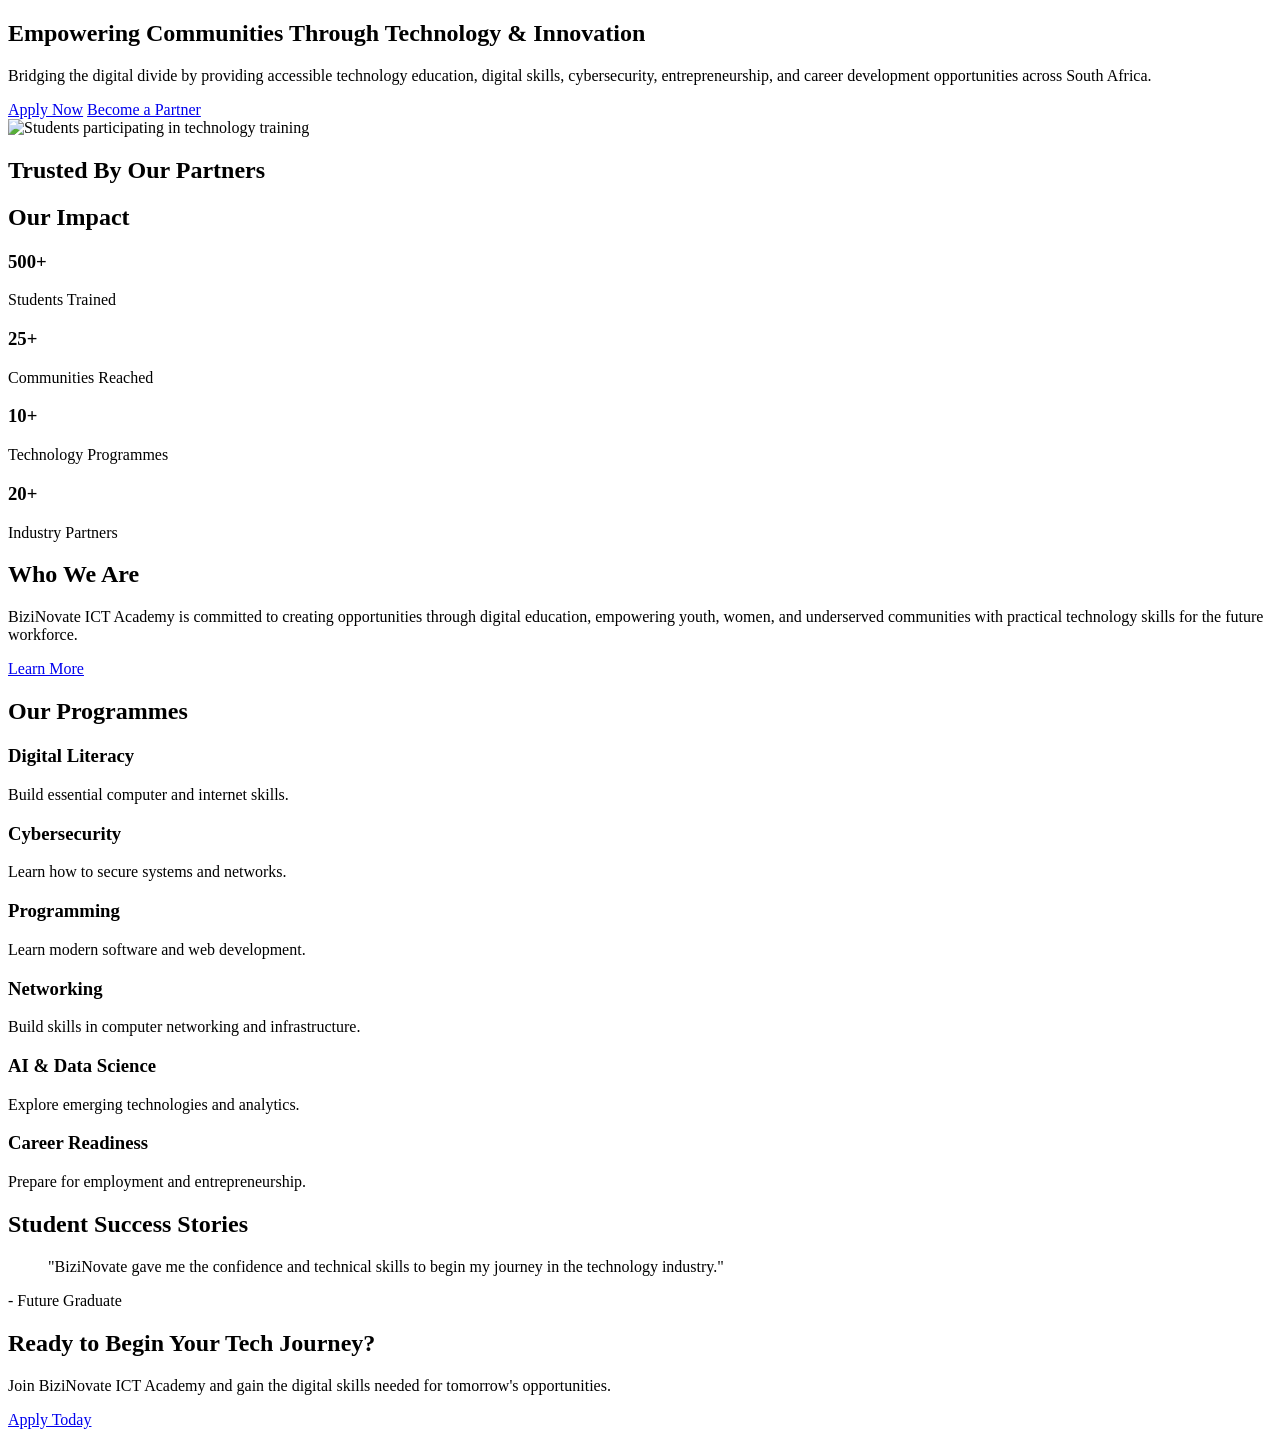
==== src/index.html @ 0a29da5c "feat: added other files to make things easy since i have created html files in chunks and added the " ====
<!DOCTYPE html>
<html lang="en">

<head>
    <!-- =========================
         Meta Information
    ========================== -->
    <meta charset="UTF-8">
    <meta name="viewport" content="width=device-width, initial-scale=1.0">

    <title>BiziNovate ICT Academy | Empowering Communities Through Technology</title>

    <meta name="description"
        content="BiziNovate ICT Academy empowers youth and underserved communities through technology education, digital literacy, cybersecurity, programming, and entrepreneurship.">

    <meta name="keywords"
        content="BiziNovate, ICT Academy, Technology, Programming, Cybersecurity, Digital Literacy, South Africa">

    <meta name="author" content="BiziNovate ICT Academy">

    <!-- CSS -->
    <link rel="stylesheet" href="assets/css/style.css">
</head>

<body>

    <!-- Shared Navigation -->
    <div id="navbar"></div>

    <!-- =========================
         MAIN CONTENT
    ========================== -->
    <main>

        <!-- Hero Section -->
        <section id="hero">

            <div>

                <h1>Empowering Communities Through Technology & Innovation</h1>

                <p>
                    Bridging the digital divide by providing accessible
                    technology education, digital skills, cybersecurity,
                    entrepreneurship, and career development opportunities
                    across South Africa.
                </p>

                <a href="apply.html">Apply Now</a>
                <a href="partners.html">Become a Partner</a>

            </div>

            <div>

                <img
                    src="assets/images/hero/hero-placeholder.jpg"
                    alt="Students participating in technology training">

            </div>

        </section>

        <!-- Partner Logos -->
        <section id="partners-preview">

            <h2>Trusted By Our Partners</h2>

            <div>
                <!-- Partner logos will be added here -->
            </div>

        </section>

        <!-- Statistics -->
        <section id="statistics">

            <h2>Our Impact</h2>

            <div>

                <article>
                    <h3>500+</h3>
                    <p>Students Trained</p>
                </article>

                <article>
                    <h3>25+</h3>
                    <p>Communities Reached</p>
                </article>

                <article>
                    <h3>10+</h3>
                    <p>Technology Programmes</p>
                </article>

                <article>
                    <h3>20+</h3>
                    <p>Industry Partners</p>
                </article>

            </div>

        </section>

        <!-- About Preview -->
        <section id="about-preview">

            <div>

                <h2>Who We Are</h2>

                <p>
                    BiziNovate ICT Academy is committed to creating opportunities
                    through digital education, empowering youth, women, and
                    underserved communities with practical technology skills
                    for the future workforce.
                </p>

                <a href="about.html">Learn More</a>

            </div>

        </section>

        <!-- Featured Programmes -->
        <section id="featured-programmes">

            <h2>Our Programmes</h2>

            <div>

                <article>
                    <h3>Digital Literacy</h3>
                    <p>Build essential computer and internet skills.</p>
                </article>

                <article>
                    <h3>Cybersecurity</h3>
                    <p>Learn how to secure systems and networks.</p>
                </article>

                <article>
                    <h3>Programming</h3>
                    <p>Learn modern software and web development.</p>
                </article>

                <article>
                    <h3>Networking</h3>
                    <p>Build skills in computer networking and infrastructure.</p>
                </article>

                <article>
                    <h3>AI & Data Science</h3>
                    <p>Explore emerging technologies and analytics.</p>
                </article>

                <article>
                    <h3>Career Readiness</h3>
                    <p>Prepare for employment and entrepreneurship.</p>
                </article>

            </div>

        </section>

        <!-- Testimonials -->
        <section id="testimonials">

            <h2>Student Success Stories</h2>

            <article>

                <blockquote>
                    "BiziNovate gave me the confidence and technical skills
                    to begin my journey in the technology industry."
                </blockquote>

                <p>- Future Graduate</p>

            </article>

        </section>

        <!-- Call to Action -->
        <section id="call-to-action">

            <h2>Ready to Begin Your Tech Journey?</h2>

            <p>
                Join BiziNovate ICT Academy and gain the digital skills
                needed for tomorrow's opportunities.
            </p>

            <a href="apply.html">Apply Today</a>

        </section>

    </main>

    <!-- Shared Footer -->
    <div id="footer"></div>

    <!-- JavaScript -->
    <script src="assets/js/include.js"></script>

</body>

</html>
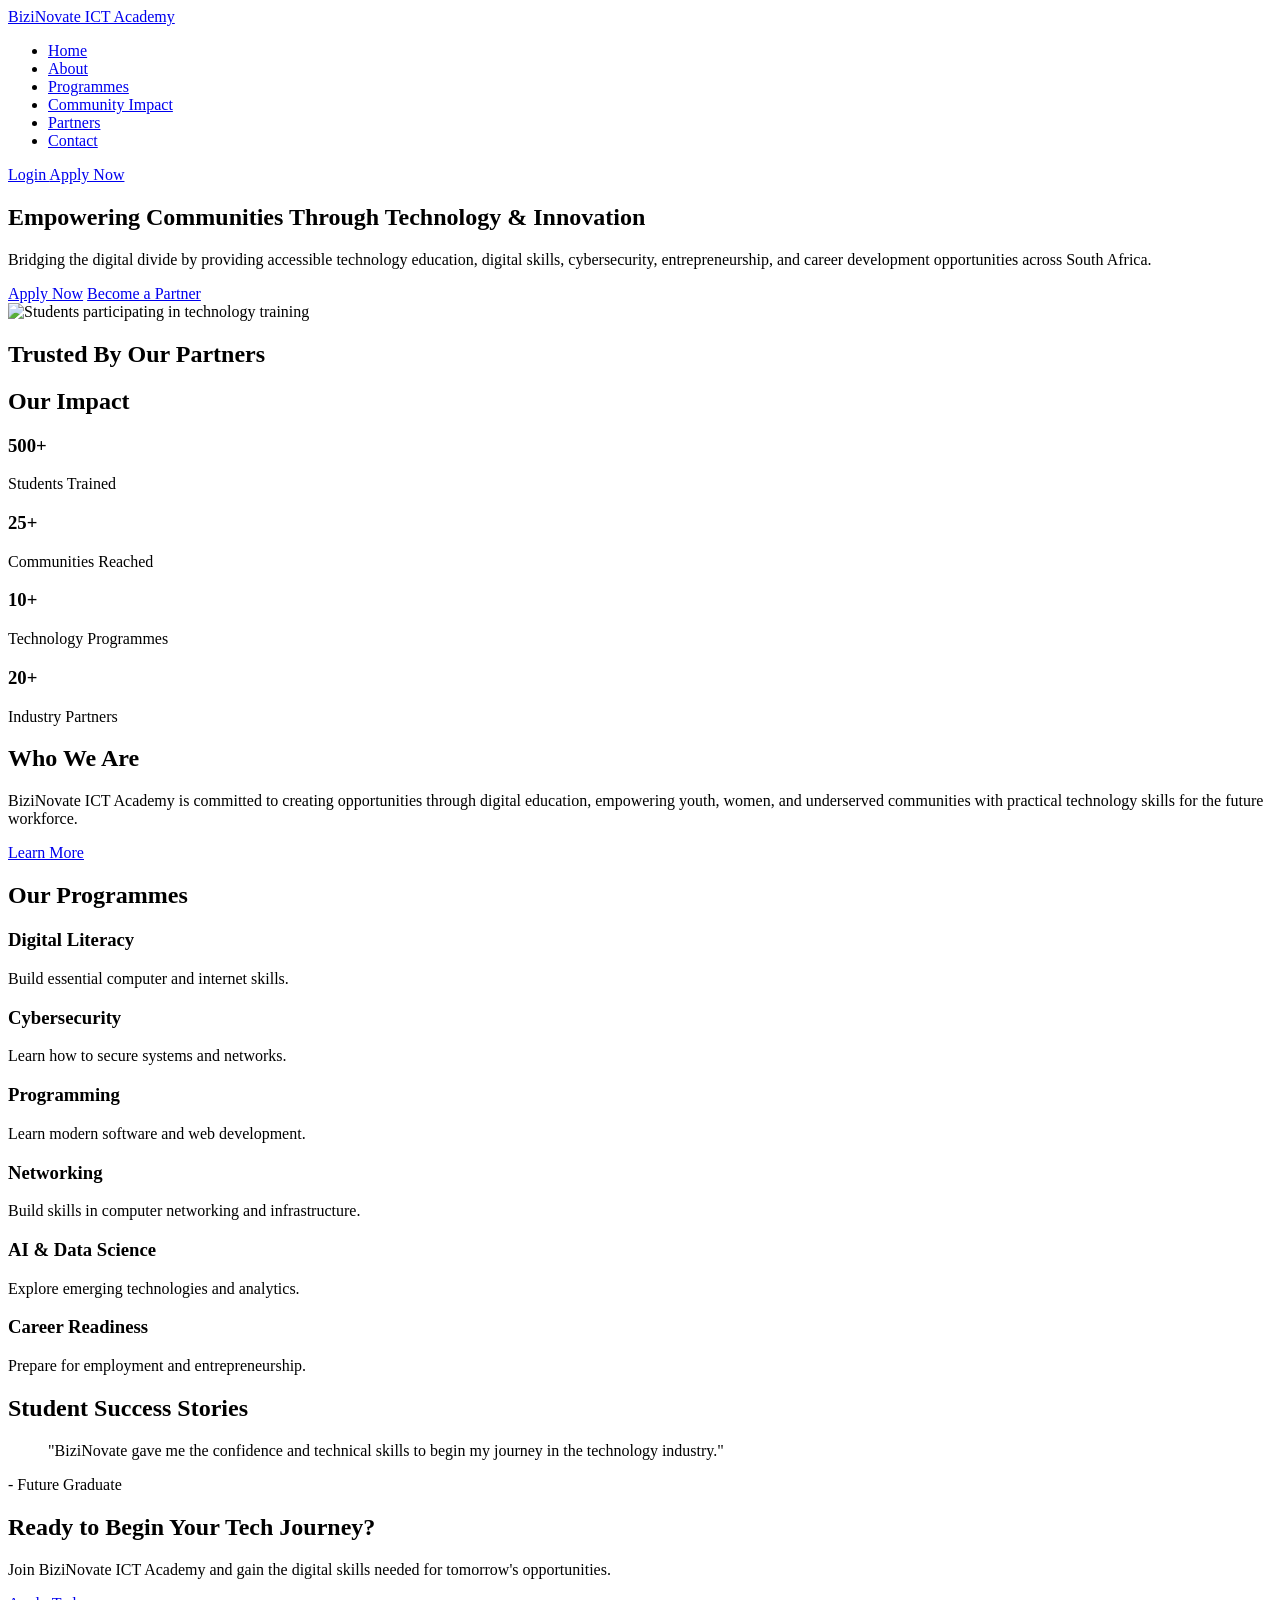
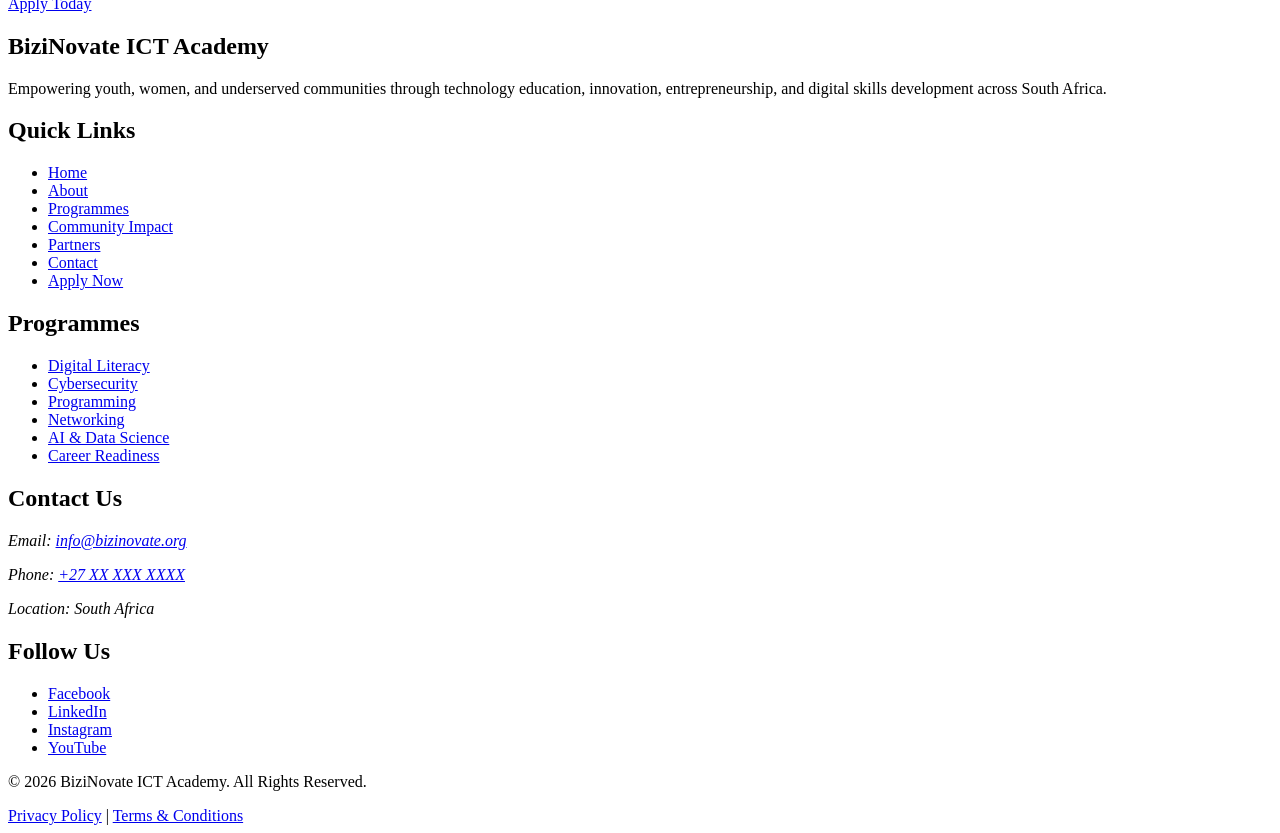
==== commit 6f211c3a: "update:  removing unnecessary comments" ====
--- a/src/index.html
+++ b/src/index.html
@@ -2,37 +2,22 @@
 <html lang="en">
 
 <head>
-    <!-- =========================
-         Meta Information
-    ========================== -->
     <meta charset="UTF-8">
     <meta name="viewport" content="width=device-width, initial-scale=1.0">
-
     <title>BiziNovate ICT Academy | Empowering Communities Through Technology</title>
-
     <meta name="description"
         content="BiziNovate ICT Academy empowers youth and underserved communities through technology education, digital literacy, cybersecurity, programming, and entrepreneurship.">
-
     <meta name="keywords"
         content="BiziNovate, ICT Academy, Technology, Programming, Cybersecurity, Digital Literacy, South Africa">
-
     <meta name="author" content="BiziNovate ICT Academy">
 
-    <!-- CSS -->
     <link rel="stylesheet" href="assets/css/style.css">
 </head>
 
 <body>
-
-    <!-- Shared Navigation -->
     <div id="navbar"></div>
 
-    <!-- =========================
-         MAIN CONTENT
-    ========================== -->
     <main>
-
-        <!-- Hero Section -->
         <section id="hero">
 
             <div>
@@ -61,7 +46,6 @@
 
         </section>
 
-        <!-- Partner Logos -->
         <section id="partners-preview">
 
             <h2>Trusted By Our Partners</h2>
@@ -72,7 +56,6 @@
 
         </section>
 
-        <!-- Statistics -->
         <section id="statistics">
 
             <h2>Our Impact</h2>
@@ -103,7 +86,6 @@
 
         </section>
 
-        <!-- About Preview -->
         <section id="about-preview">
 
             <div>
@@ -123,7 +105,6 @@
 
         </section>
 
-        <!-- Featured Programmes -->
         <section id="featured-programmes">
 
             <h2>Our Programmes</h2>
@@ -164,7 +145,6 @@
 
         </section>
 
-        <!-- Testimonials -->
         <section id="testimonials">
 
             <h2>Student Success Stories</h2>
@@ -182,7 +162,6 @@
 
         </section>
 
-        <!-- Call to Action -->
         <section id="call-to-action">
 
             <h2>Ready to Begin Your Tech Journey?</h2>
@@ -198,10 +177,8 @@
 
     </main>
 
-    <!-- Shared Footer -->
     <div id="footer"></div>
 
-    <!-- JavaScript -->
     <script src="assets/js/include.js"></script>
 
 </body>
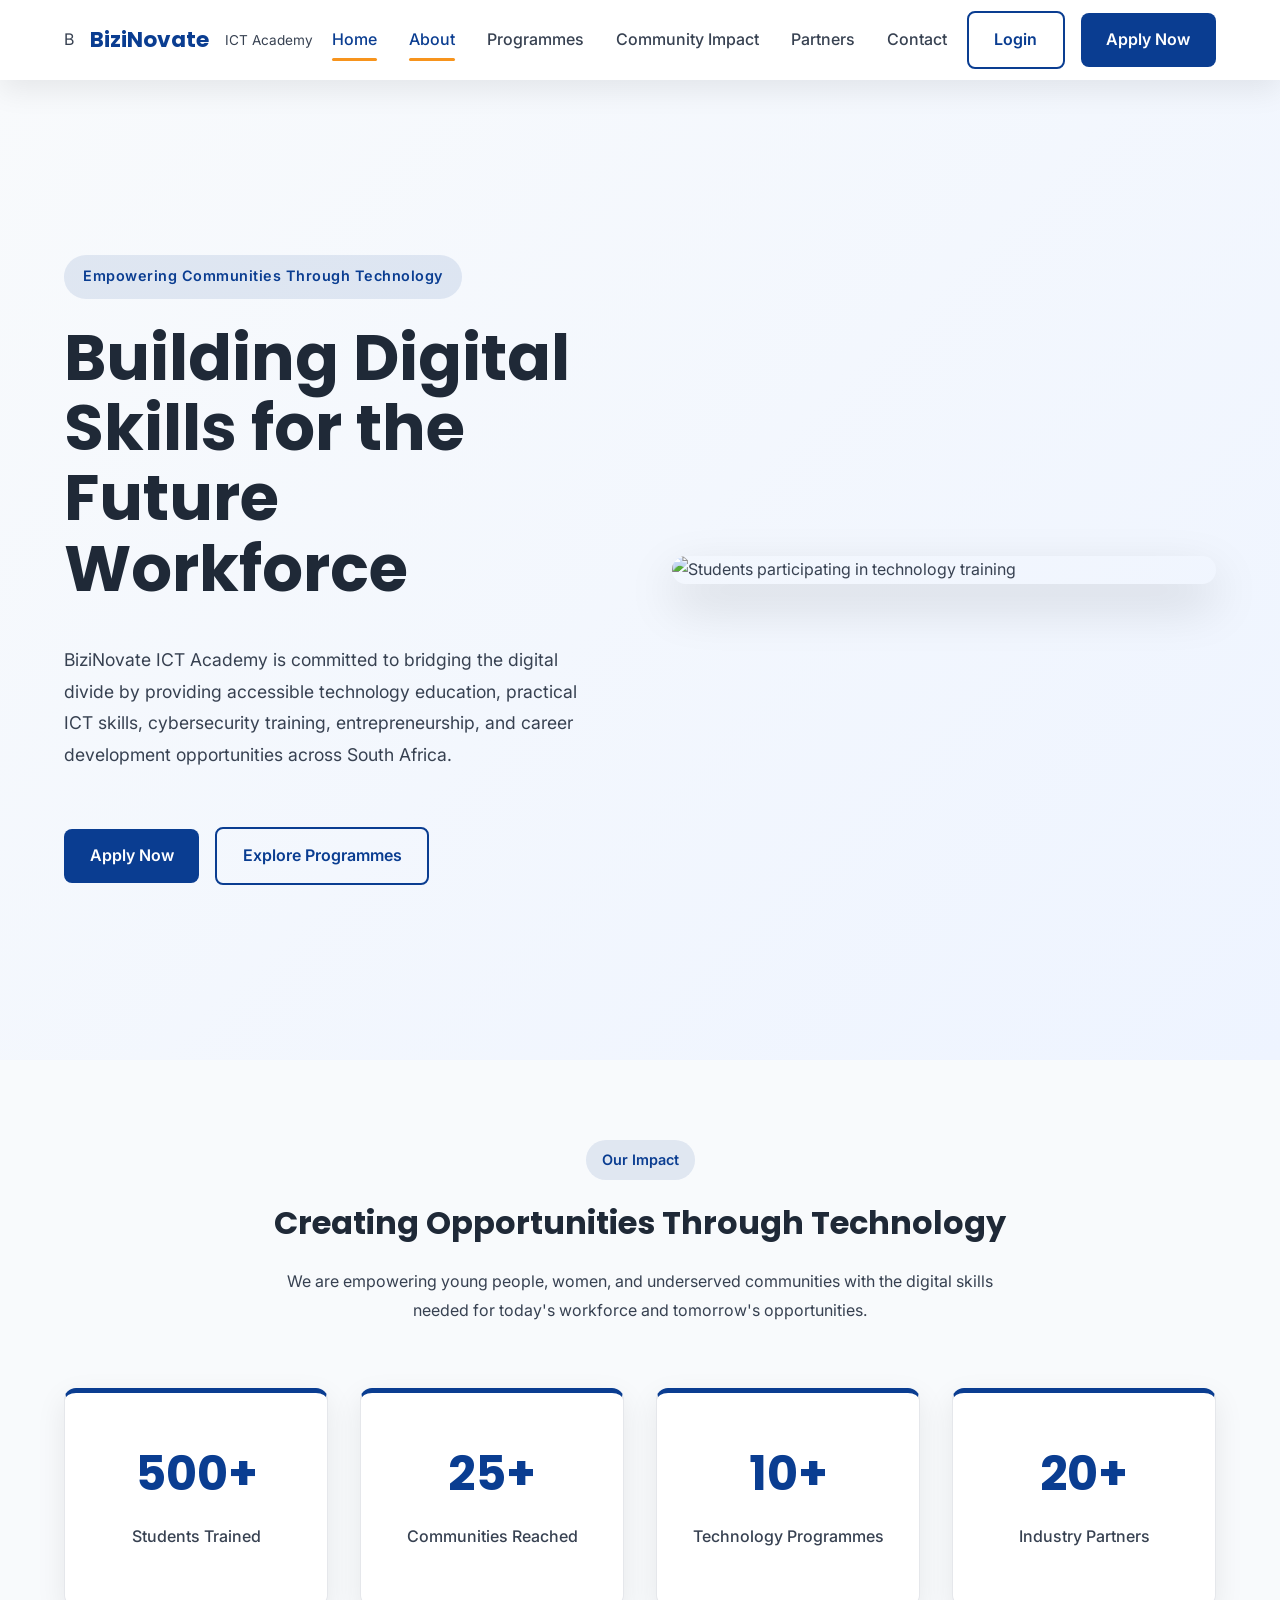
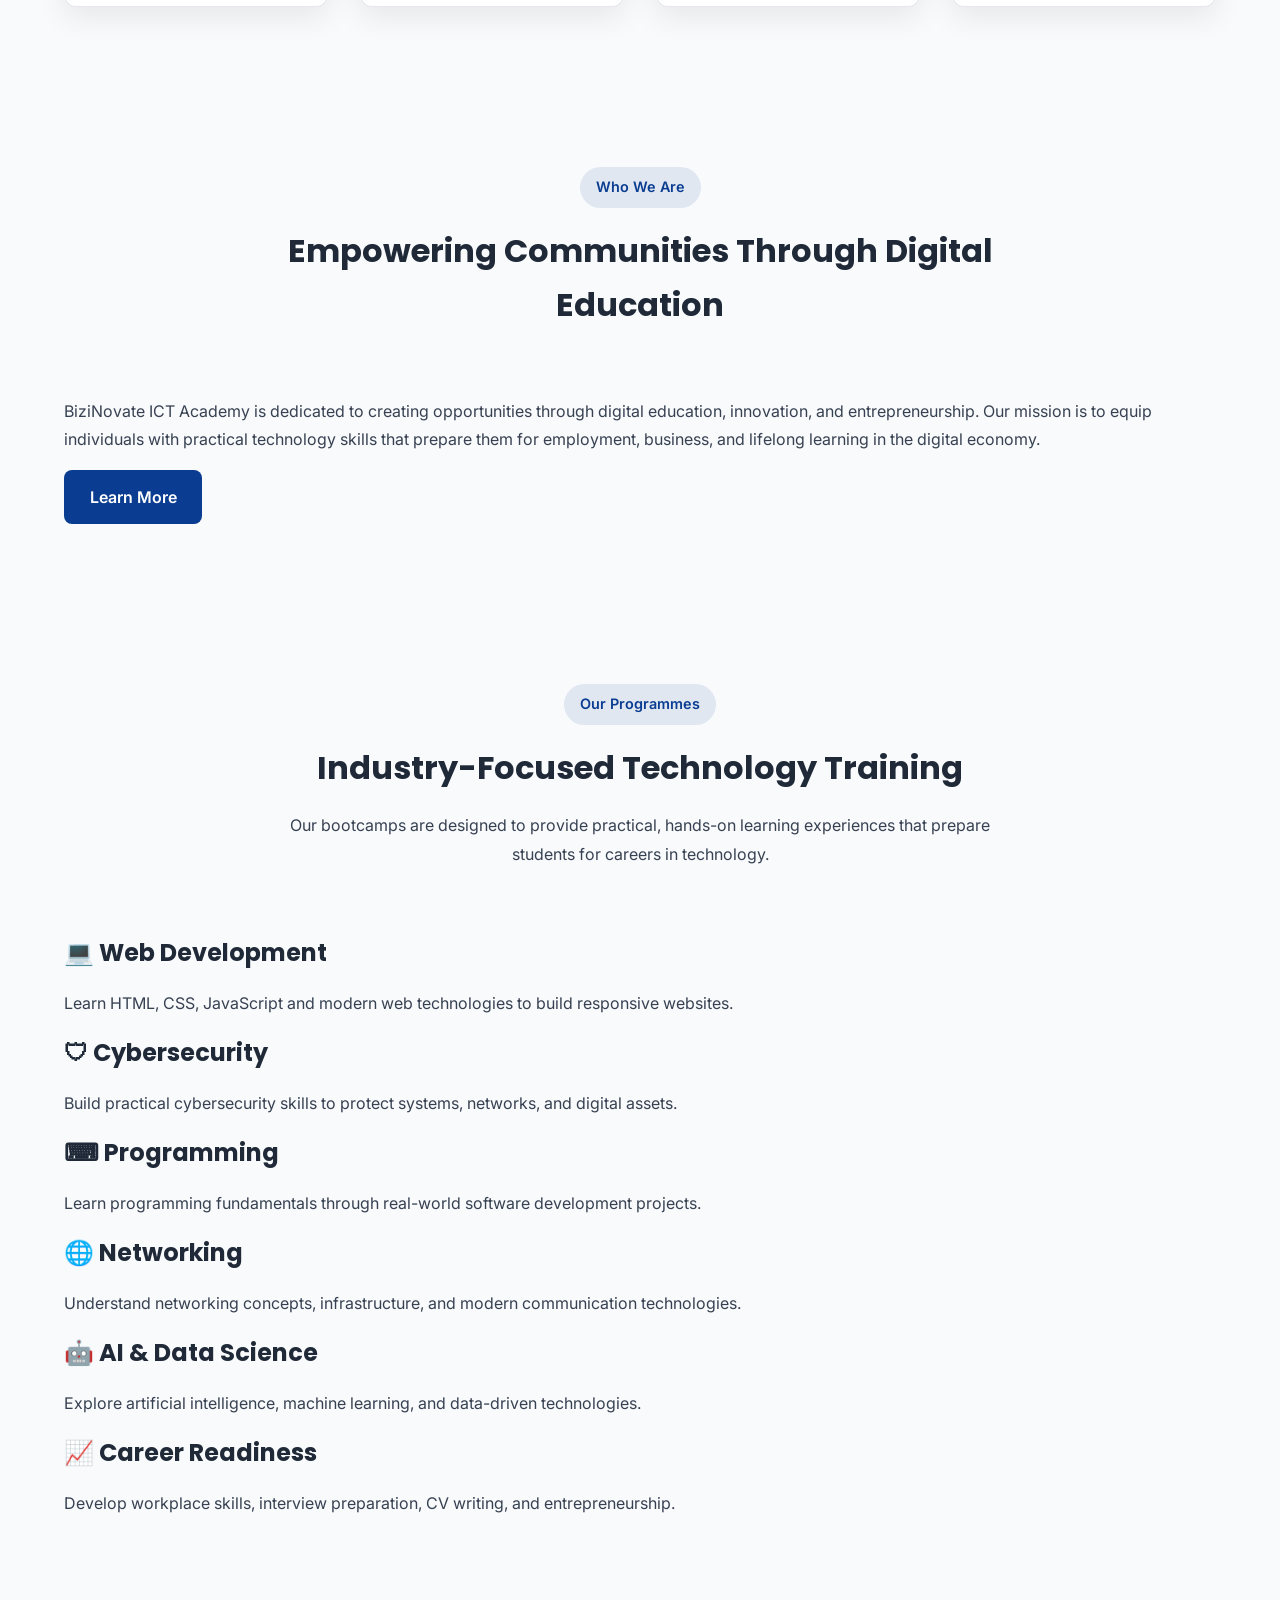
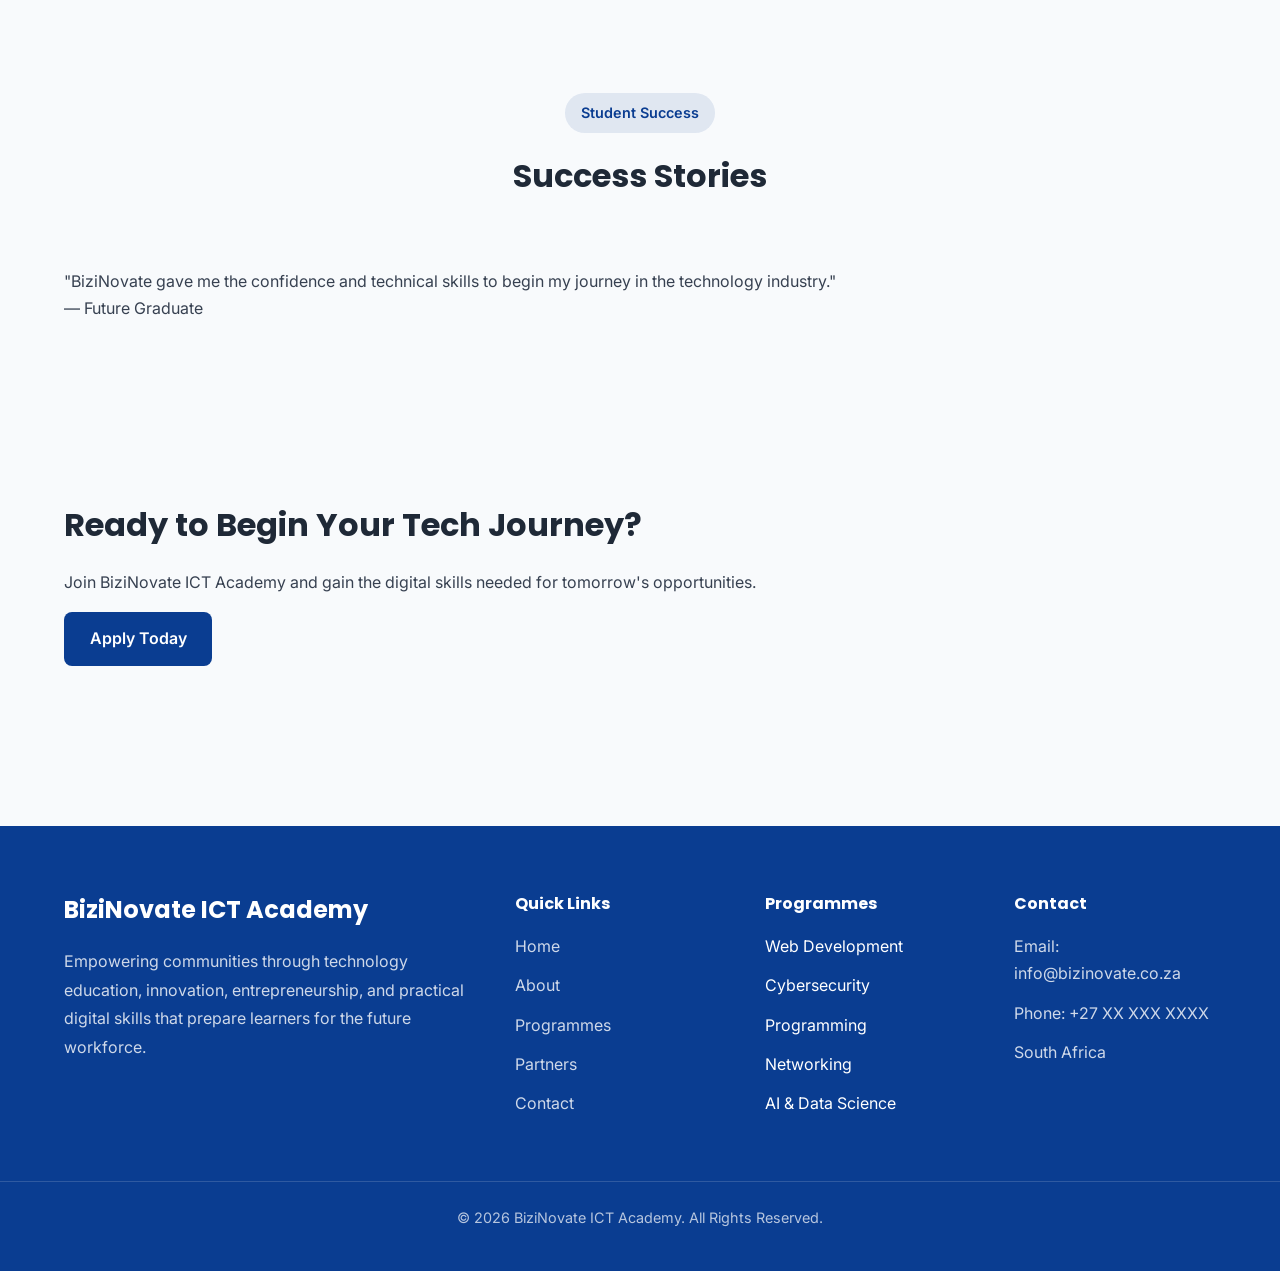
==== commit c3014023: "update: added the style but not permanent styles as i still want to see the structure i am making" ====
--- a/src/index.html
+++ b/src/index.html
@@ -2,183 +2,372 @@
 <html lang="en">
 
 <head>
+
+    <!-- ==========================================
+         META INFORMATION
+    =========================================== -->
+
     <meta charset="UTF-8">
     <meta name="viewport" content="width=device-width, initial-scale=1.0">
+
     <title>BiziNovate ICT Academy | Empowering Communities Through Technology</title>
+
     <meta name="description"
-        content="BiziNovate ICT Academy empowers youth and underserved communities through technology education, digital literacy, cybersecurity, programming, and entrepreneurship.">
-    <meta name="keywords"
-        content="BiziNovate, ICT Academy, Technology, Programming, Cybersecurity, Digital Literacy, South Africa">
-    <meta name="author" content="BiziNovate ICT Academy">
+        content="BiziNovate ICT Academy empowers youth, women and underserved communities through technology education, digital skills, innovation and entrepreneurship.">
+
+    <!-- Google Fonts -->
+
+    <link rel="preconnect" href="https://fonts.googleapis.com">
+    <link rel="preconnect" href="https://fonts.gstatic.com" crossorigin>
+
+    <link href="https://fonts.googleapis.com/css2?family=Inter:wght@300;400;500;600;700&family=Poppins:wght@400;500;600;700;800&display=swap"
+        rel="stylesheet">
+
+    <!-- Main Stylesheet -->
 
     <link rel="stylesheet" href="assets/css/style.css">
+
 </head>
 
 <body>
+
+    <!-- ==========================================
+         NAVBAR
+    =========================================== -->
+
     <div id="navbar"></div>
 
+    <!-- ==========================================
+         MAIN CONTENT
+    =========================================== -->
+
     <main>
+
+        <!-- ==========================================
+             HERO SECTION
+        =========================================== -->
+
         <section id="hero">
 
-            <div>
-
-                <h1>Empowering Communities Through Technology & Innovation</h1>
+            <div class="container hero">
+
+                <div class="hero__content">
+
+                    <span class="hero__tag">
+                        Empowering Communities Through Technology
+                    </span>
+
+                    <h1 class="hero__title">
+                        Building Digital Skills for the Future Workforce
+                    </h1>
+
+                    <p class="hero__description">
+                        BiziNovate ICT Academy is committed to bridging the digital divide by providing accessible
+                        technology education, practical ICT skills, cybersecurity training, entrepreneurship, and
+                        career development opportunities across South Africa.
+                    </p>
+
+                    <div class="hero__buttons">
+
+                        <a href="apply.html" class="btn btn-primary">
+                            Apply Now
+                        </a>
+
+                        <a href="programmes.html" class="btn btn-secondary">
+                            Explore Programmes
+                        </a>
+
+                    </div>
+
+                </div>
+
+                <div class="hero__image">
+
+                    <img src="assets/images/hero/hero-placeholder.jpg"
+                        alt="Students participating in technology training">
+
+                </div>
+
+            </div>
+
+        </section>
+
+        <!-- ==========================================
+             OUR IMPACT
+        =========================================== -->
+
+        <section id="statistics">
+
+            <div class="container">
+
+                <div class="section-heading">
+
+                    <span class="section-subtitle">
+                        Our Impact
+                    </span>
+
+                    <h2 class="section-title">
+                        Creating Opportunities Through Technology
+                    </h2>
+
+                    <p class="section-description">
+                        We are empowering young people, women, and underserved communities with the digital skills
+                        needed for today's workforce and tomorrow's opportunities.
+                    </p>
+
+                </div>
+
+                <div class="statistics">
+
+                    <article class="stat-card">
+
+                        <h3 class="stat-card__number">500+</h3>
+
+                        <p class="stat-card__title">
+                            Students Trained
+                        </p>
+
+                    </article>
+
+                    <article class="stat-card">
+
+                        <h3 class="stat-card__number">25+</h3>
+
+                        <p class="stat-card__title">
+                            Communities Reached
+                        </p>
+
+                    </article>
+
+                    <article class="stat-card">
+
+                        <h3 class="stat-card__number">10+</h3>
+
+                        <p class="stat-card__title">
+                            Technology Programmes
+                        </p>
+
+                    </article>
+
+                    <article class="stat-card">
+
+                        <h3 class="stat-card__number">20+</h3>
+
+                        <p class="stat-card__title">
+                            Industry Partners
+                        </p>
+
+                    </article>
+
+                </div>
+
+            </div>
+
+        </section>
+
+        <!-- ==========================================
+             ABOUT BIZINOVATE
+        =========================================== -->
+
+        <section id="about-preview">
+
+            <div class="container">
+
+                <div class="section-heading">
+
+                    <span class="section-subtitle">
+                        Who We Are
+                    </span>
+
+                    <h2 class="section-title">
+                        Empowering Communities Through Digital Education
+                    </h2>
+
+                </div>
+
+                <p class="section-description">
+                    BiziNovate ICT Academy is dedicated to creating opportunities through digital education,
+                    innovation, and entrepreneurship. Our mission is to equip individuals with practical technology
+                    skills that prepare them for employment, business, and lifelong learning in the digital economy.
+                </p>
+
+                <a href="about.html" class="btn btn-primary">
+                    Learn More
+                </a>
+
+            </div>
+
+        </section>
+
+        <!-- ==========================================
+             PROGRAMMES
+        =========================================== -->
+
+        <section id="featured-programmes">
+
+            <div class="container">
+
+                <div class="section-heading">
+
+                    <span class="section-subtitle">
+                        Our Programmes
+                    </span>
+
+                    <h2 class="section-title">
+                        Industry-Focused Technology Training
+                    </h2>
+
+                    <p class="section-description">
+                        Our bootcamps are designed to provide practical,
+                        hands-on learning experiences that prepare students
+                        for careers in technology.
+                    </p>
+
+                </div>
+
+                <div class="programme-grid">
+
+                    <article class="programme-card">
+
+                        <h3>💻 Web Development</h3>
+
+                        <p>
+                            Learn HTML, CSS, JavaScript and modern web technologies to build responsive websites.
+                        </p>
+
+                    </article>
+
+                    <article class="programme-card">
+
+                        <h3>🛡 Cybersecurity</h3>
+
+                        <p>
+                            Build practical cybersecurity skills to protect systems, networks, and digital assets.
+                        </p>
+
+                    </article>
+
+                    <article class="programme-card">
+
+                        <h3>⌨ Programming</h3>
+
+                        <p>
+                            Learn programming fundamentals through real-world software development projects.
+                        </p>
+
+                    </article>
+
+                    <article class="programme-card">
+
+                        <h3>🌐 Networking</h3>
+
+                        <p>
+                            Understand networking concepts, infrastructure, and modern communication technologies.
+                        </p>
+
+                    </article>
+
+                    <article class="programme-card">
+
+                        <h3>🤖 AI & Data Science</h3>
+
+                        <p>
+                            Explore artificial intelligence, machine learning, and data-driven technologies.
+                        </p>
+
+                    </article>
+
+                    <article class="programme-card">
+
+                        <h3>📈 Career Readiness</h3>
+
+                        <p>
+                            Develop workplace skills, interview preparation, CV writing, and entrepreneurship.
+                        </p>
+
+                    </article>
+
+                </div>
+
+            </div>
+
+        </section>
+
+        <!-- ==========================================
+             TESTIMONIAL
+        =========================================== -->
+
+        <section id="testimonials">
+
+            <div class="container">
+
+                <div class="section-heading">
+
+                    <span class="section-subtitle">
+                        Student Success
+                    </span>
+
+                    <h2 class="section-title">
+                        Success Stories
+                    </h2>
+
+                </div>
+
+                <article class="testimonial">
+
+                    <blockquote>
+
+                        "BiziNovate gave me the confidence and technical skills to begin my journey in the technology industry."
+
+                    </blockquote>
+
+                    <p class="testimonial__author">
+                        — Future Graduate
+                    </p>
+
+                </article>
+
+            </div>
+
+        </section>
+
+        <!-- ==========================================
+             CALL TO ACTION
+        =========================================== -->
+
+        <section id="call-to-action">
+
+            <div class="container">
+
+                <h2>
+                    Ready to Begin Your Tech Journey?
+                </h2>
 
                 <p>
-                    Bridging the digital divide by providing accessible
-                    technology education, digital skills, cybersecurity,
-                    entrepreneurship, and career development opportunities
-                    across South Africa.
+                    Join BiziNovate ICT Academy and gain the digital skills
+                    needed for tomorrow's opportunities.
                 </p>
 
-                <a href="apply.html">Apply Now</a>
-                <a href="partners.html">Become a Partner</a>
-
-            </div>
-
-            <div>
-
-                <img
-                    src="assets/images/hero/hero-placeholder.jpg"
-                    alt="Students participating in technology training">
-
-            </div>
-
-        </section>
-
-        <section id="partners-preview">
-
-            <h2>Trusted By Our Partners</h2>
-
-            <div>
-                <!-- Partner logos will be added here -->
-            </div>
-
-        </section>
-
-        <section id="statistics">
-
-            <h2>Our Impact</h2>
-
-            <div>
-
-                <article>
-                    <h3>500+</h3>
-                    <p>Students Trained</p>
-                </article>
-
-                <article>
-                    <h3>25+</h3>
-                    <p>Communities Reached</p>
-                </article>
-
-                <article>
-                    <h3>10+</h3>
-                    <p>Technology Programmes</p>
-                </article>
-
-                <article>
-                    <h3>20+</h3>
-                    <p>Industry Partners</p>
-                </article>
-
-            </div>
-
-        </section>
-
-        <section id="about-preview">
-
-            <div>
-
-                <h2>Who We Are</h2>
-
-                <p>
-                    BiziNovate ICT Academy is committed to creating opportunities
-                    through digital education, empowering youth, women, and
-                    underserved communities with practical technology skills
-                    for the future workforce.
-                </p>
-
-                <a href="about.html">Learn More</a>
-
-            </div>
-
-        </section>
-
-        <section id="featured-programmes">
-
-            <h2>Our Programmes</h2>
-
-            <div>
-
-                <article>
-                    <h3>Digital Literacy</h3>
-                    <p>Build essential computer and internet skills.</p>
-                </article>
-
-                <article>
-                    <h3>Cybersecurity</h3>
-                    <p>Learn how to secure systems and networks.</p>
-                </article>
-
-                <article>
-                    <h3>Programming</h3>
-                    <p>Learn modern software and web development.</p>
-                </article>
-
-                <article>
-                    <h3>Networking</h3>
-                    <p>Build skills in computer networking and infrastructure.</p>
-                </article>
-
-                <article>
-                    <h3>AI & Data Science</h3>
-                    <p>Explore emerging technologies and analytics.</p>
-                </article>
-
-                <article>
-                    <h3>Career Readiness</h3>
-                    <p>Prepare for employment and entrepreneurship.</p>
-                </article>
-
-            </div>
-
-        </section>
-
-        <section id="testimonials">
-
-            <h2>Student Success Stories</h2>
-
-            <article>
-
-                <blockquote>
-                    "BiziNovate gave me the confidence and technical skills
-                    to begin my journey in the technology industry."
-                </blockquote>
-
-                <p>- Future Graduate</p>
-
-            </article>
-
-        </section>
-
-        <section id="call-to-action">
-
-            <h2>Ready to Begin Your Tech Journey?</h2>
-
-            <p>
-                Join BiziNovate ICT Academy and gain the digital skills
-                needed for tomorrow's opportunities.
-            </p>
-
-            <a href="apply.html">Apply Today</a>
+                <a href="apply.html" class="btn btn-primary">
+                    Apply Today
+                </a>
+
+            </div>
 
         </section>
 
     </main>
 
+    <!-- ==========================================
+         FOOTER
+    =========================================== -->
+
     <div id="footer"></div>
 
+    <!-- ==========================================
+         JAVASCRIPT
+    =========================================== -->
+
     <script src="assets/js/include.js"></script>
 
 </body>
--- a/src/assets/css/style.css
+++ b/src/assets/css/style.css
@@ -0,0 +1,8 @@
+@import url("variables.css");
+@import url("reset.css");
+@import url("typography.css");
+@import url("layout.css");
+@import url("components.css");
+@import url("utilities.css");
+@import url("responsive.css");
+@import url("../pages/home.css");
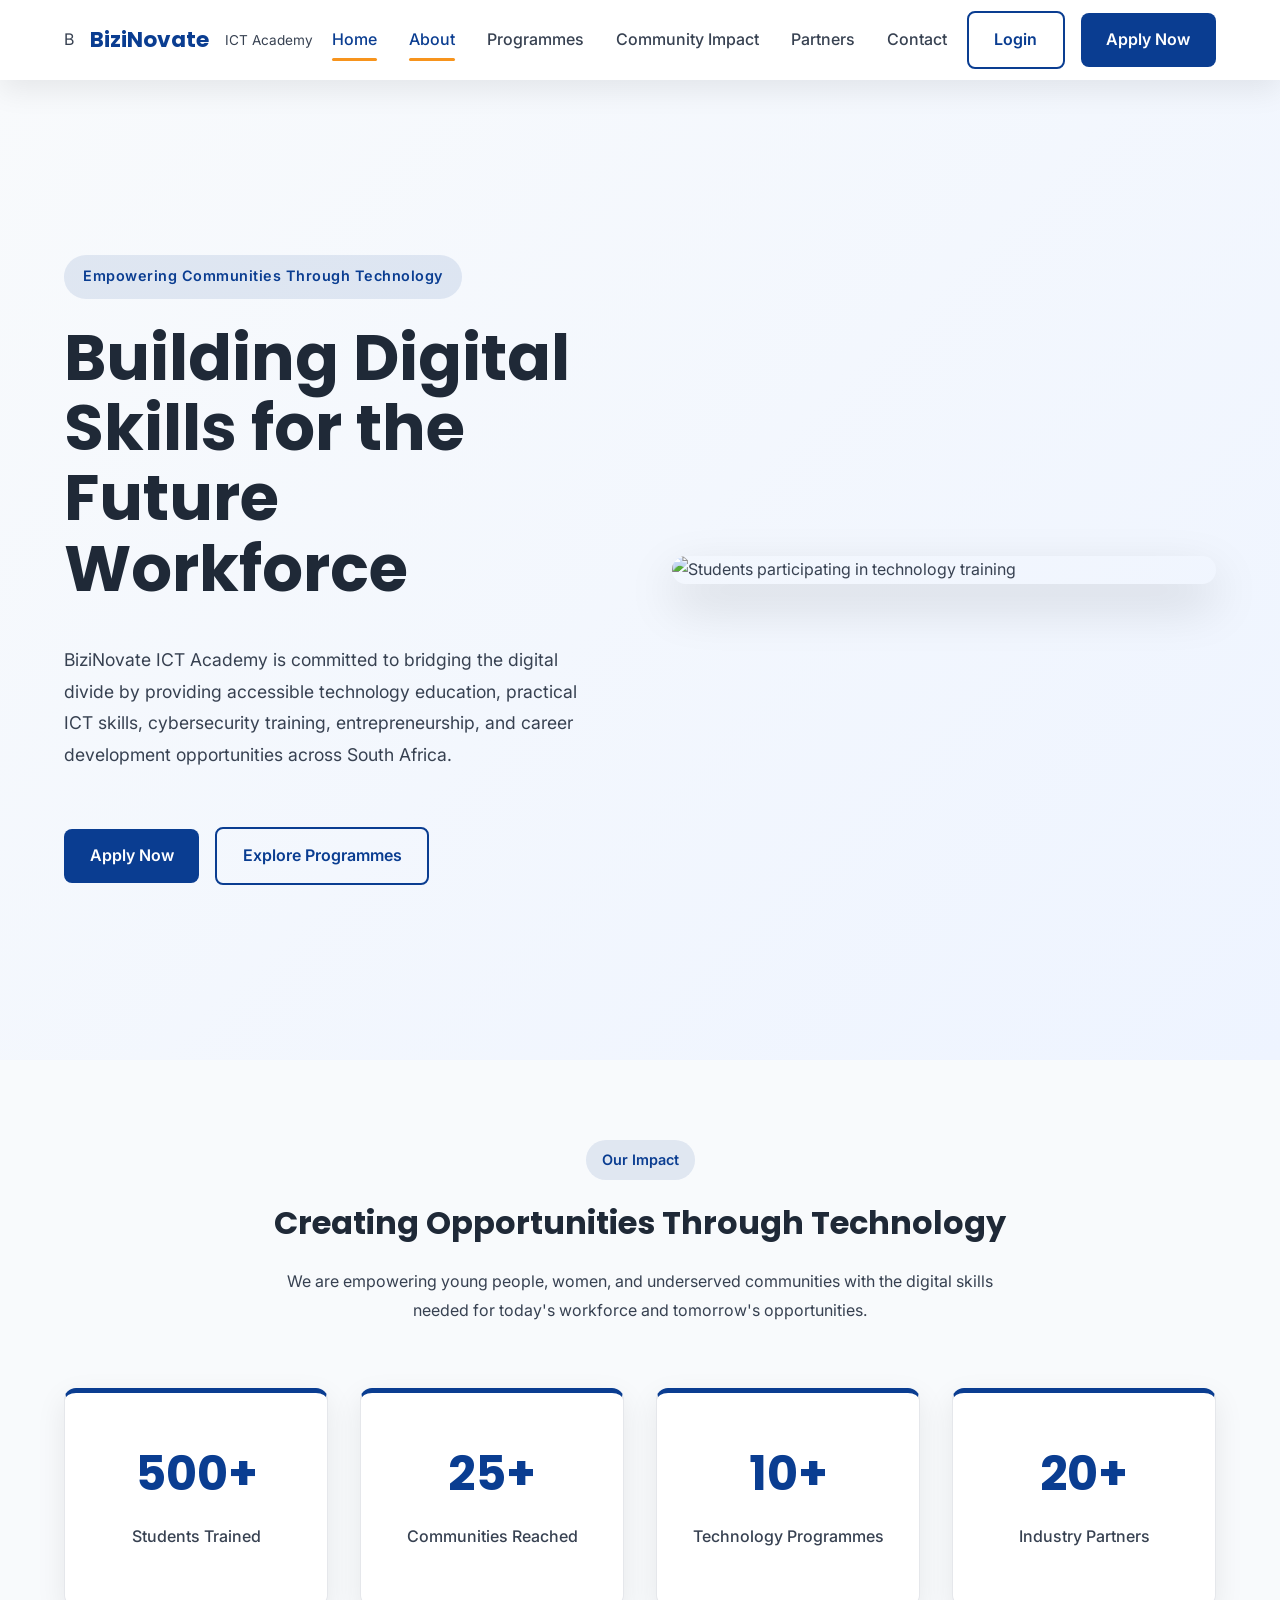
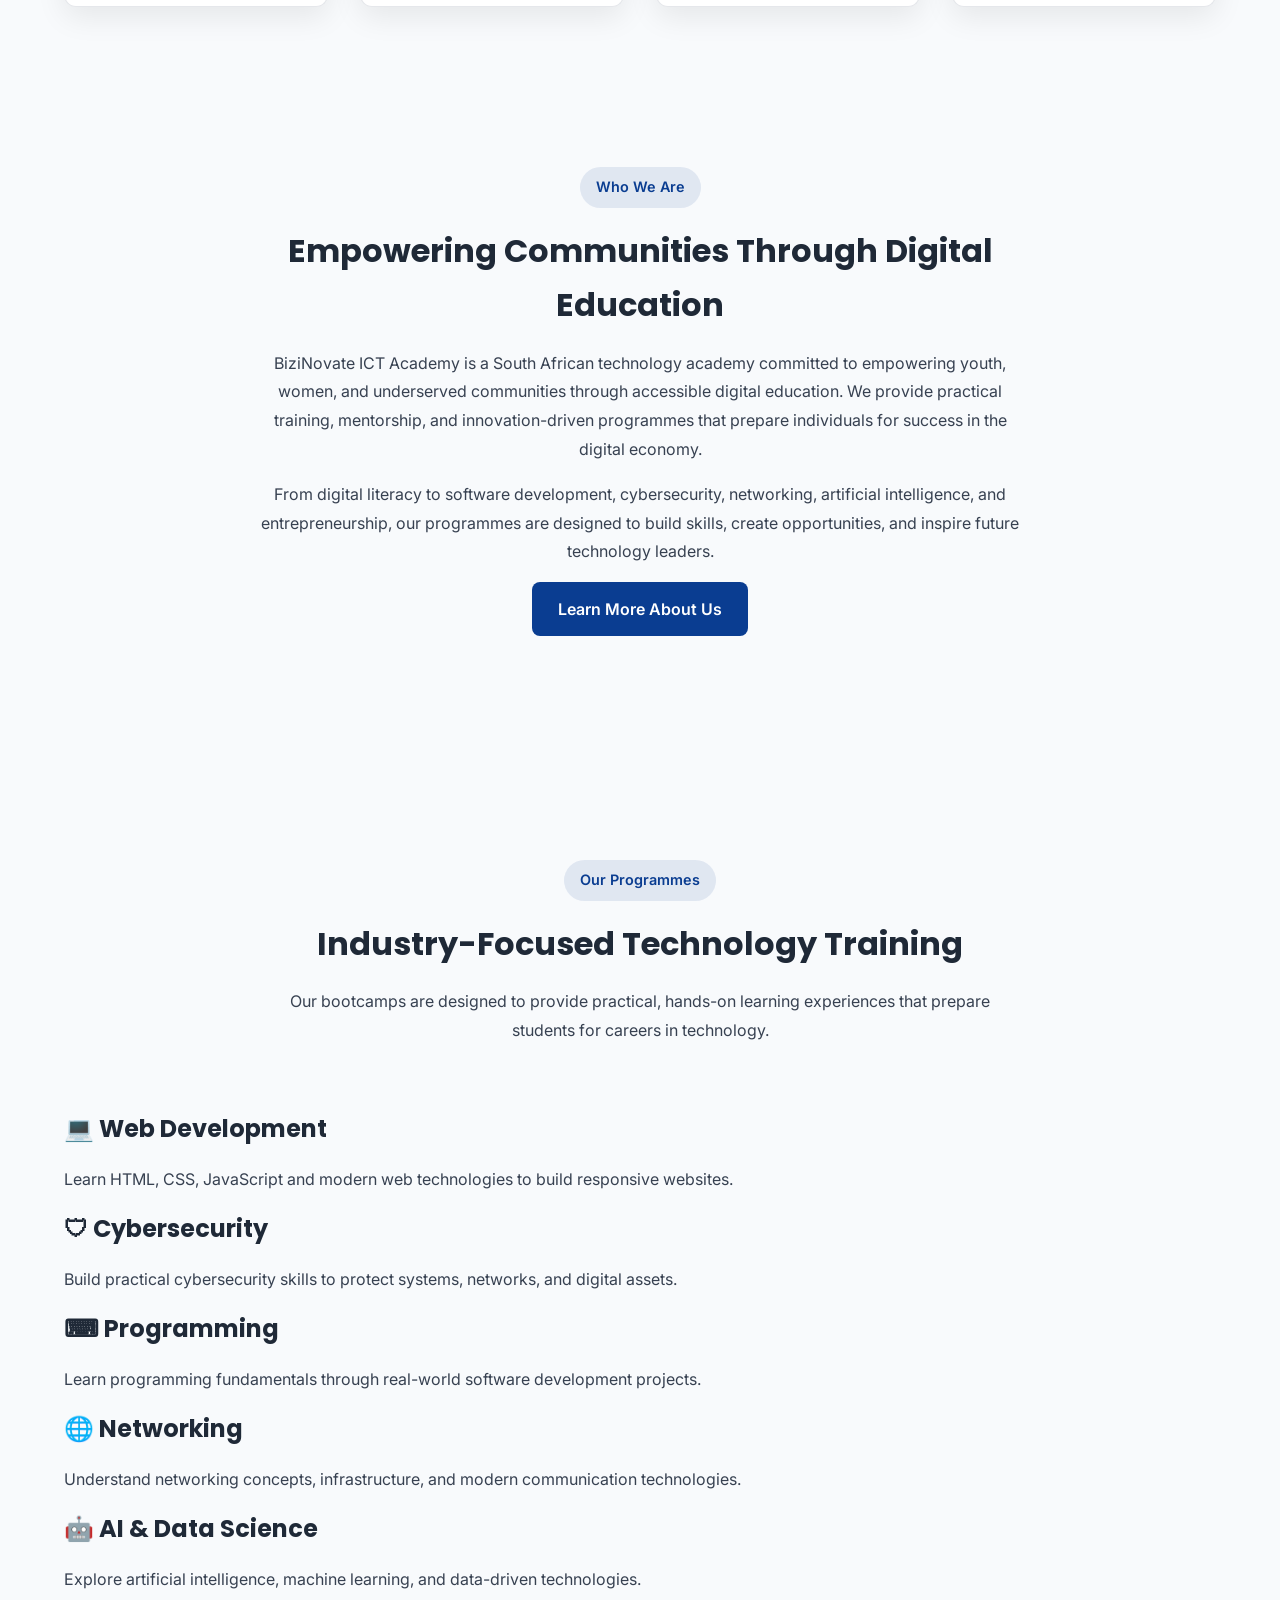
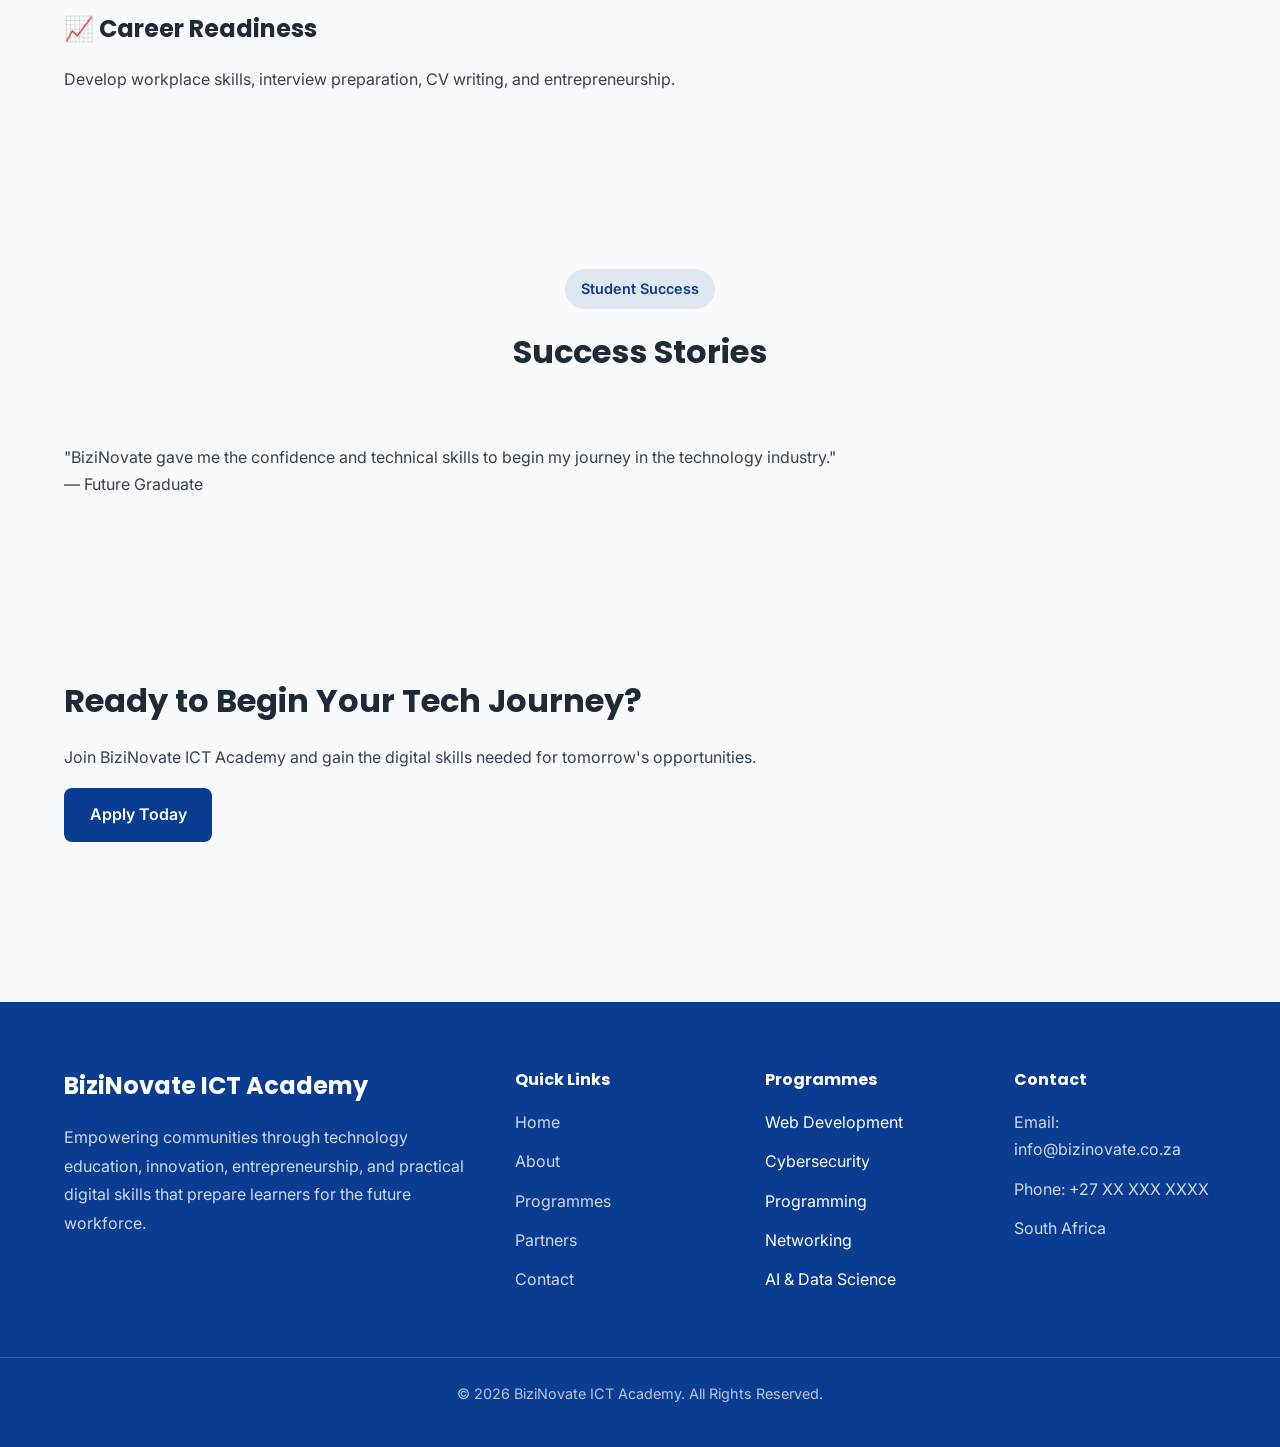
==== commit 2b43a1b1: "faet: added the about section made to tell more abot bizinovate" ====
--- a/src/index.html
+++ b/src/index.html
@@ -165,39 +165,51 @@
 
         </section>
 
-        <!-- ==========================================
-             ABOUT BIZINOVATE
-        =========================================== -->
-
-        <section id="about-preview">
-
-            <div class="container">
-
-                <div class="section-heading">
-
-                    <span class="section-subtitle">
-                        Who We Are
-                    </span>
-
-                    <h2 class="section-title">
-                        Empowering Communities Through Digital Education
-                    </h2>
-
-                </div>
-
-                <p class="section-description">
-                    BiziNovate ICT Academy is dedicated to creating opportunities through digital education,
-                    innovation, and entrepreneurship. Our mission is to equip individuals with practical technology
-                    skills that prepare them for employment, business, and lifelong learning in the digital economy.
-                </p>
-
-                <a href="about.html" class="btn btn-primary">
-                    Learn More
-                </a>
-
-            </div>
-
-        </section>
+<!-- ==========================================
+     ABOUT PREVIEW
+========================================== -->
+
+<section id="about-preview">
+
+    <div class="container">
+
+        <div class="section-heading">
+
+            <span class="section-subtitle">
+                Who We Are
+            </span>
+
+            <h2 class="section-title">
+                Empowering Communities Through Digital Education
+            </h2>
+
+            <p class="section-description">
+
+                BiziNovate ICT Academy is a South African technology academy committed to
+                empowering youth, women, and underserved communities through accessible
+                digital education. We provide practical training, mentorship, and
+                innovation-driven programmes that prepare individuals for success in the
+                digital economy.
+
+            </p>
+
+            <p class="section-description">
+
+                From digital literacy to software development, cybersecurity, networking,
+                artificial intelligence, and entrepreneurship, our programmes are designed
+                to build skills, create opportunities, and inspire future technology leaders.
+
+            </p>
+
+            <a href="about.html" class="btn btn-primary">
+                Learn More About Us
+            </a>
+
+        </div>
+
+    </div>
+
+</section>
 
         <!-- ==========================================
              PROGRAMMES
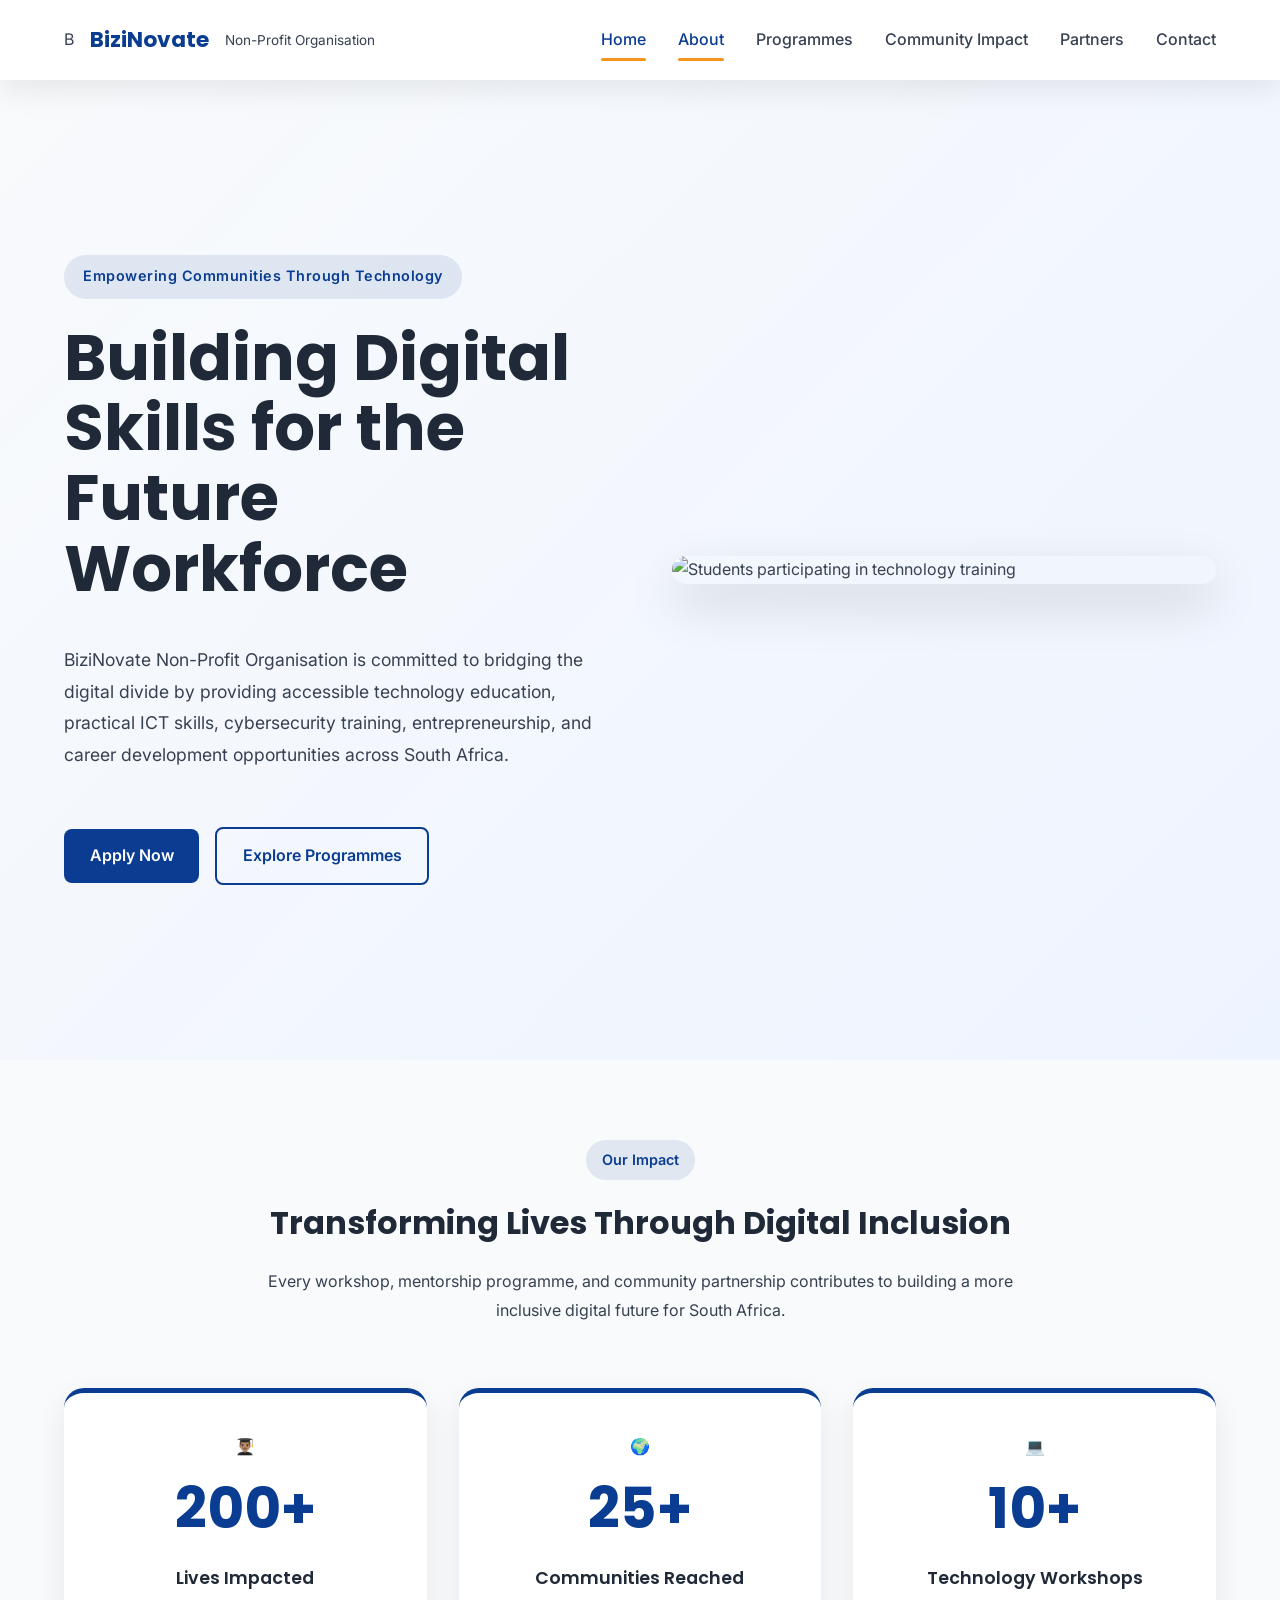
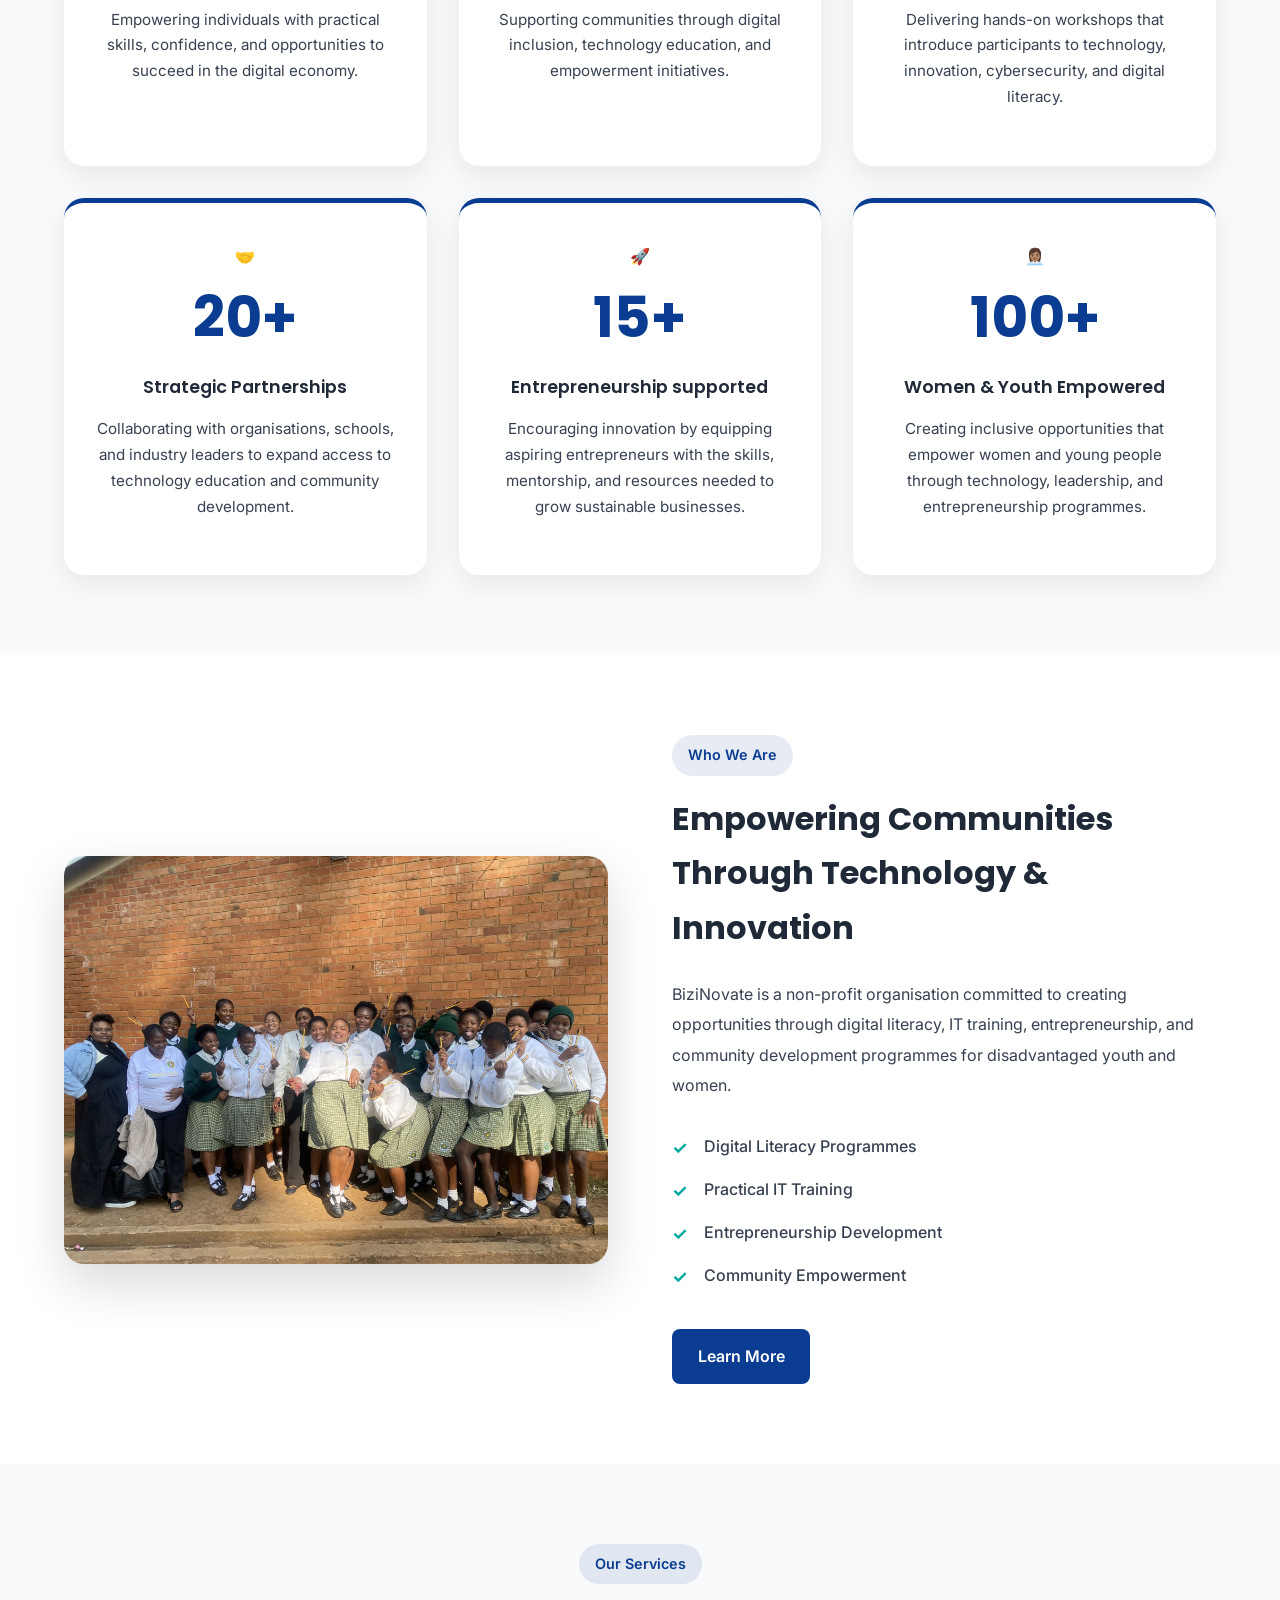
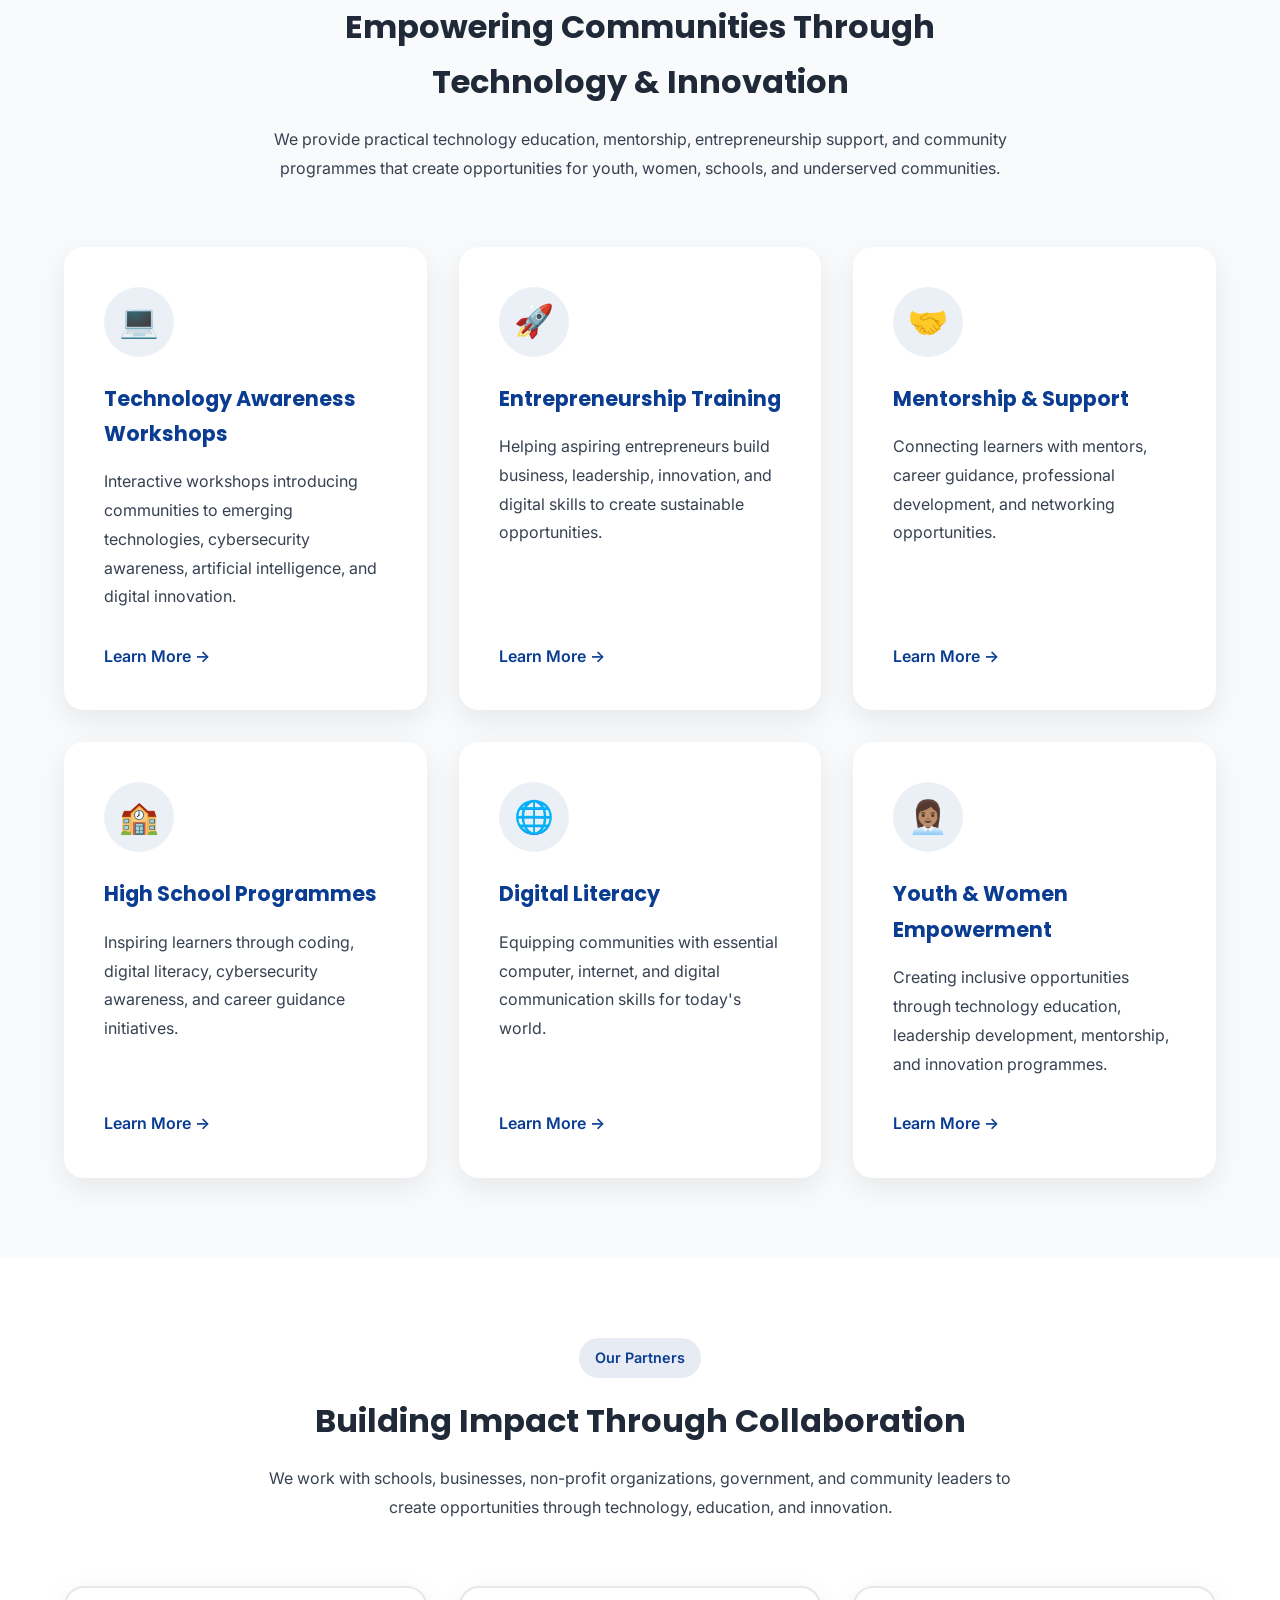
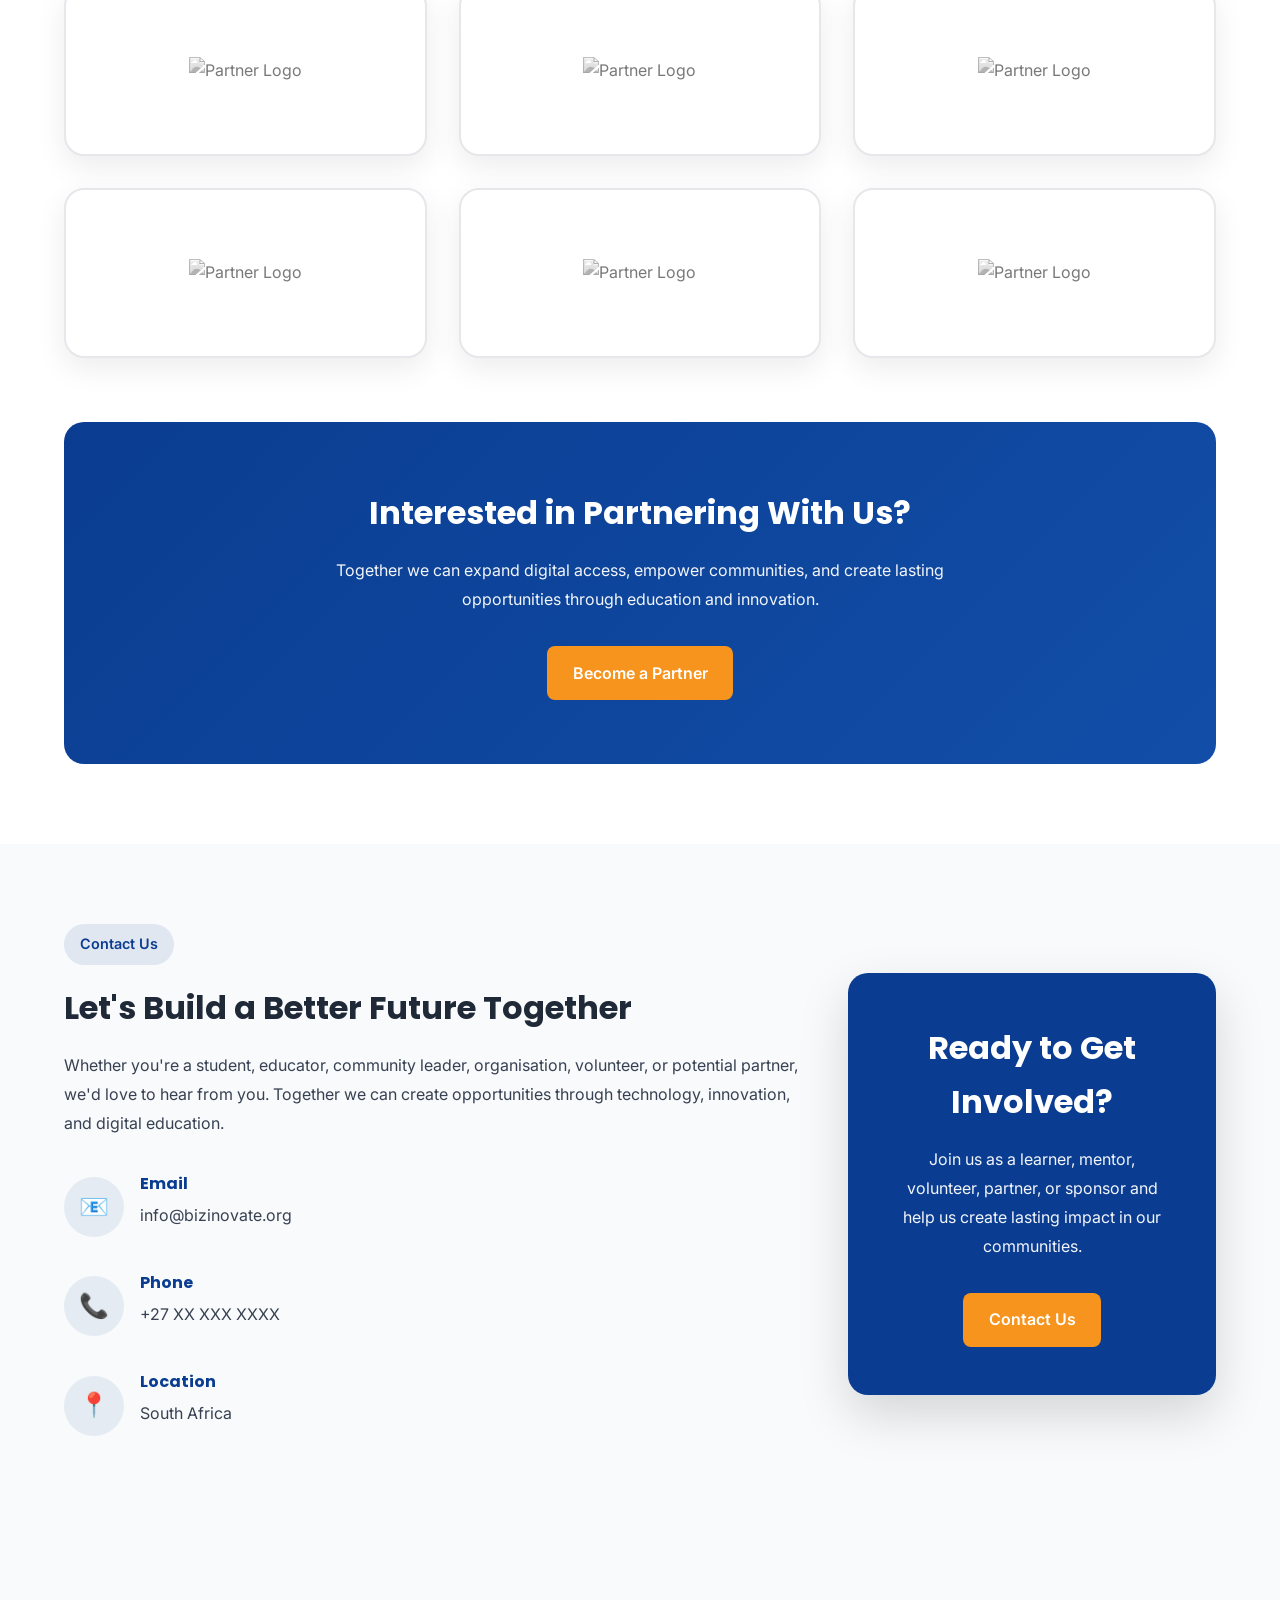
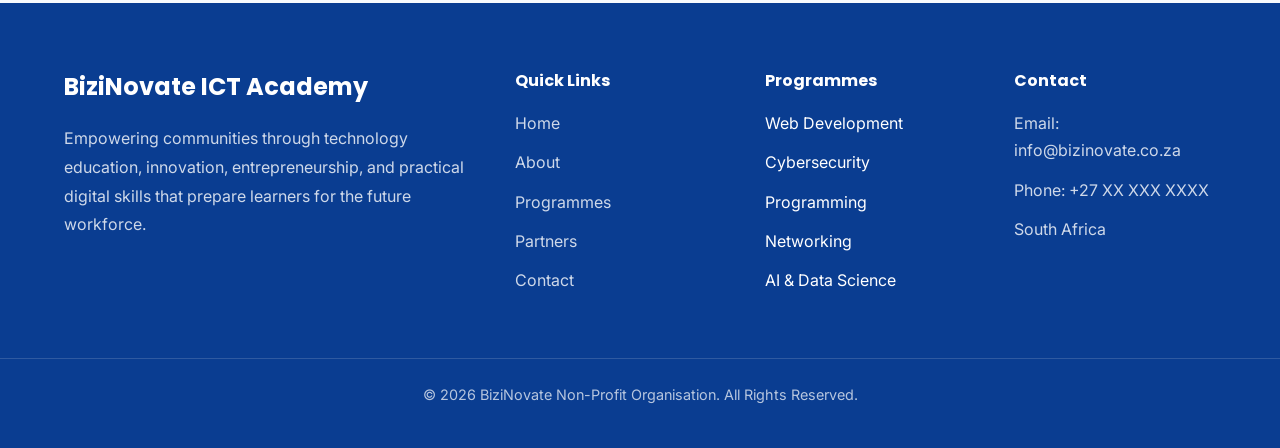
==== commit e2503b46: "update: added more styling fixed some pages" ====
--- a/src/index.html
+++ b/src/index.html
@@ -10,10 +10,10 @@
     <meta charset="UTF-8">
     <meta name="viewport" content="width=device-width, initial-scale=1.0">
 
-    <title>BiziNovate ICT Academy | Empowering Communities Through Technology</title>
+    <title>BiziNovate Non-Profit Organisation | Empowering Communities Through Technology</title>
 
     <meta name="description"
-        content="BiziNovate ICT Academy empowers youth, women and underserved communities through technology education, digital skills, innovation and entrepreneurship.">
+        content="BiziNovate Non-Profit Organisation empowers youth, women and underserved communities through technology education, digital skills, innovation and entrepreneurship.">
 
     <!-- Google Fonts -->
 
@@ -62,7 +62,7 @@
                     </h1>
 
                     <p class="hero__description">
-                        BiziNovate ICT Academy is committed to bridging the digital divide by providing accessible
+                        BiziNovate Non-Profit Organisation is committed to bridging the digital divide by providing accessible
                         technology education, practical ICT skills, cybersecurity training, entrepreneurship, and
                         career development opportunities across South Africa.
                     </p>
@@ -107,12 +107,13 @@
                     </span>
 
                     <h2 class="section-title">
-                        Creating Opportunities Through Technology
+                        Transforming Lives Through Digital Inclusion
                     </h2>
 
                     <p class="section-description">
-                        We are empowering young people, women, and underserved communities with the digital skills
-                        needed for today's workforce and tomorrow's opportunities.
+                        Every workshop, mentorship programme, and
+                        community partnership contributes to building
+                        a more inclusive digital future for South Africa.
                     </p>
 
                 </div>
@@ -120,42 +121,109 @@
                 <div class="statistics">
 
                     <article class="stat-card">
-
-                        <h3 class="stat-card__number">500+</h3>
-
-                        <p class="stat-card__title">
-                            Students Trained
+                        <div>
+                            👨🏽‍🎓
+                        </div>
+
+                        <h3 class="stat-card__number">200+</h3>
+
+                        <h4 class="stat-card__title">
+                            Lives Impacted
+                        </h4>
+
+                        <p class="stat-card__description">
+                            Empowering individuals with practical skills, confidence, and opportunities
+                            to succeed in the digital economy.
                         </p>
 
                     </article>
 
                     <article class="stat-card">
+                        <div>
+                            🌍
+                        </div>
 
                         <h3 class="stat-card__number">25+</h3>
 
-                        <p class="stat-card__title">
+                        <h4 class="stat-card__title">
                             Communities Reached
+                        </h4>
+
+                        <p class="stat-card__description">
+                            Supporting communities through digital inclusion,
+                           technology education, and empowerment initiatives.
                         </p>
 
                     </article>
 
                     <article class="stat-card">
+                        <div>
+                            💻
+                        </div>
 
                         <h3 class="stat-card__number">10+</h3>
 
-                        <p class="stat-card__title">
-                            Technology Programmes
+                        <h4 class="stat-card__title">
+                            Technology Workshops
+                        </h4>
+
+                        <p class="stat-card__description">
+                            Delivering hands-on workshops that introduce participants to technology,
+                            innovation, cybersecurity, and digital literacy.
                         </p>
 
                     </article>
 
                     <article class="stat-card">
+                        <div>
+                            🤝
+                        </div>
 
                         <h3 class="stat-card__number">20+</h3>
 
-                        <p class="stat-card__title">
-                            Industry Partners
-                        </p>
+                        <h4 class="stat-card__title">
+                            Strategic Partnerships
+                        </h4>
+
+                        <p class="stat-card__description">
+                            Collaborating with organisations, schools, and industry leaders to expand
+                            access to technology education and community development.
+                        </p>
+
+                    </article>
+
+                    <article class="stat-card">
+                        <div>
+                            🚀
+                        </div>
+
+                        <h3 class="stat-card__number">15+</h3>
+
+                        <h4 class="stat-card__title">
+                            Entrepreneurship supported
+                        </h4>
+
+                        <p class="stat-card__description">
+                            Encouraging innovation by equipping aspiring entrepreneurs with the skills,
+                            mentorship, and resources needed to grow sustainable businesses.
+                        </p>
+
+                    </article>
+
+                    <article class="stat-card">
+                        <div>
+                            👩🏽‍💼
+                        </div>
+
+                        <h3 class="stat-card__number">100+</h3>
+
+                        <h4 class="stat-card__title">
+                            Women & Youth Empowered
+                        </h4> 
+
+                        <p class="stat-card__description">
+                            Creating inclusive opportunities that empower women and young people through
+                            technology, leadership, and entrepreneurship programmes.
 
                     </article>
 
@@ -165,208 +233,421 @@
 
         </section>
 
-<!-- ==========================================
-     ABOUT PREVIEW
-========================================== -->
-
-<section id="about-preview">
-
-    <div class="container">
-
-        <div class="section-heading">
-
-            <span class="section-subtitle">
-                Who We Are
-            </span>
-
-            <h2 class="section-title">
-                Empowering Communities Through Digital Education
-            </h2>
-
-            <p class="section-description">
-
-                BiziNovate ICT Academy is a South African technology academy committed to
-                empowering youth, women, and underserved communities through accessible
-                digital education. We provide practical training, mentorship, and
-                innovation-driven programmes that prepare individuals for success in the
-                digital economy.
-
-            </p>
-
-            <p class="section-description">
-
-                From digital literacy to software development, cybersecurity, networking,
-                artificial intelligence, and entrepreneurship, our programmes are designed
-                to build skills, create opportunities, and inspire future technology leaders.
-
-            </p>
-
-            <a href="about.html" class="btn btn-primary">
-                Learn More About Us
-            </a>
+        <!-- ==========================================
+            ABOUT PREVIEW
+        ========================================== -->
+
+        <section id="about-preview">
+
+            <div class="container about-preview">
+
+                <div class="about-preview__image">
+
+                   <img
+                      src="assets/images/hero/team/programmes/services.jpeg"
+                      alt="Students learning technology at BiziNovate">
+
+                </div>
+
+                <div class="about-preview__content">
+
+                    <span class="section-subtitle">
+                        Who We Are
+                    </span>
+
+                    <h2 class="section-title">
+                       Empowering Communities Through Technology & Innovation
+                    </h2>
+
+                    <p class="section-description">
+
+                       BiziNovate is a non-profit organisation committed to creating
+                       opportunities through digital literacy, IT training,
+                       entrepreneurship, and community development programmes for
+                       disadvantaged youth and women.
+
+                    </p>
+
+                    <ul class="about-list">
+
+                       <li>Digital Literacy Programmes</li>
+
+                       <li>Practical IT Training</li>
+
+                       <li>Entrepreneurship Development</li>
+
+                       <li>Community Empowerment</li>
+
+                    </ul>
+
+                    <a href="about.html" class="btn btn-primary">
+                        Learn More
+                    </a>
+
+                </div>
+
+            </div>
+
+        </section>
+
+        <!-- ==========================================
+            OUR SERVICES
+        ========================================== -->
+
+        <section id="services">
+
+            <div class="container">
+
+                <div class="section-heading">
+
+                    <span class="section-subtitle">
+                       Our Services
+                    </span>
+
+                    <h2 class="section-title">
+                       Empowering Communities Through Technology & Innovation
+                    </h2>
+
+                    <p class="section-description">
+                        We provide practical technology education, mentorship, entrepreneurship
+                        support, and community programmes that create opportunities for youth,
+                        women, schools, and underserved communities.
+                    </p>
+
+                </div>
+
+                <div class="services-grid">
+
+                    <article class="service-card">
+
+                        <div class="service-icon">
+                           💻
+                        </div>
+
+                        <h3>
+                           Technology Awareness Workshops
+                        </h3>
+
+                        <p>
+                           Interactive workshops introducing communities to emerging technologies,
+                           cybersecurity awareness, artificial intelligence, and digital innovation.
+                        </p>
+
+                        <a href="services.html">
+                           Learn More →
+                        </a>
+
+                    </article>
+
+                   <article class="service-card">
+
+                        <div class="service-icon">
+                           🚀
+                        </div>
+
+                        <h3>
+                            Entrepreneurship Training
+                        </h3>
+
+                        <p>
+                           Helping aspiring entrepreneurs build business, leadership, innovation,
+                           and digital skills to create sustainable opportunities.
+                        </p>
+
+                        <a href="services.html">
+                            Learn More →
+                        </a>
+
+                    </article>
+
+                    <article class="service-card">
+
+                        <div class="service-icon">
+                            🤝
+                        </div>
+
+                        <h3>
+                            Mentorship & Support
+                        </h3>
+
+                        <p>
+                            Connecting learners with mentors, career guidance, professional
+                            development, and networking opportunities.
+                        </p>
+
+                        <a href="services.html">
+                            Learn More →
+                        </a>
+
+                    </article>
+
+                    <article class="service-card">
+
+                        <div class="service-icon">
+                            🏫
+                        </div>
+
+                        <h3>
+                           High School Programmes
+                        </h3>
+
+                        <p>
+                           Inspiring learners through coding, digital literacy,
+                           cybersecurity awareness, and career guidance initiatives.
+                        </p>
+
+                        <a href="services.html">
+                            Learn More →
+                        </a>
+
+                    </article>
+
+                    <article class="service-card">
+
+                        <div class="service-icon">
+                            🌐
+                        </div>
+
+                        <h3>
+                            Digital Literacy
+                        </h3>
+
+                        <p>
+                            Equipping communities with essential computer, internet,
+                            and digital communication skills for today's world.
+                        </p>
+
+                        <a href="services.html">
+                            Learn More →
+                        </a>
+
+                    </article>
+
+                    <article class="service-card">
+
+                        <div class="service-icon">
+                            👩🏽‍💼
+                        </div>
+
+                        <h3>
+                           Youth & Women Empowerment
+                        </h3>
+
+                        <p>
+                            Creating inclusive opportunities through technology education,
+                            leadership development, mentorship, and innovation programmes.
+                        </p>
+
+                        <a href="services.html">
+                            Learn More →
+                        </a>
+
+                    </article>
+
+                </div>
+
+            </div>
+
+        </section>
+
+        <!-- ==========================================
+           PARTNERS
+        ========================================== -->
+
+        <section id="partners">
+
+            <div class="container">
+
+                <div class="section-heading">
+
+                    <span class="section-subtitle">
+                        Our Partners
+                    </span>
+
+                    <h2 class="section-title">
+                        Building Impact Through Collaboration
+                    </h2>
+
+                    <p class="section-description">
+                        We work with schools, businesses, non-profit organizations, government,
+                        and community leaders to create opportunities through technology,
+                        education, and innovation.
+                    </p>
+
+                </div>
+
+                <div class="partners-grid">
+
+                    <div class="partner-card">
+
+                        <img src="assets/images/partners/partner-placeholder.png"
+                            alt="Partner Logo">
+
+                    </div>
+
+                    <div class="partner-card">
+
+                        <img src="assets/images/partners/partner-placeholder.png"
+                            alt="Partner Logo">
+
+                    </div>
+
+                    <div class="partner-card">
+
+                        <img src="assets/images/partners/partner-placeholder.png"
+                            alt="Partner Logo">
+
+                    </div>
+
+                    <div class="partner-card">
+
+                        <img src="assets/images/partners/partner-placeholder.png"
+                           alt="Partner Logo">
+
+                    </div>
+
+                    <div class="partner-card">
+
+                        <img src="assets/images/partners/partner-placeholder.png"
+                            alt="Partner Logo">
+
+                    </div>
+
+                    <div class="partner-card">
+
+                        <img src="assets/images/partners/partner-placeholder.png"
+                           alt="Partner Logo">
+
+                    </div>
+
+                </div>
+
+                <div class="partners-cta">
+
+                    <h3>
+                       Interested in Partnering With Us?
+                    </h3>
+
+                    <p>
+                        Together we can expand digital access, empower communities,
+                        and create lasting opportunities through education and innovation.
+                    </p>
+
+                    <a href="contact.html" class="btn btn-primary">
+                        Become a Partner
+                    </a>
+
+                </div>
+
+            </div>
+
+         </section>
+        <!-- ==========================================
+          CONTACT
+        ========================================== -->
+
+        <section id="contact-home">
+
+            <div class="container">
+
+                <div class="contact-home">
+
+                    <div class="contact-home__content">
+
+                    <span class="section-subtitle">
+                       Contact Us
+                    </span>
+
+                    <h2 class="section-title">
+                        Let's Build a Better Future Together
+                    </h2>
+
+                    <p class="section-description">
+
+                        Whether you're a student, educator, community leader,
+                        organisation, volunteer, or potential partner, we'd love
+                        to hear from you. Together we can create opportunities
+                        through technology, innovation, and digital education.
+
+                    </p>
+
+                <div class="contact-info">
+
+                    <div class="contact-item">
+
+                        <div class="contact-icon">
+                            📧
+                        </div>
+
+                        <div>
+
+                            <h4>Email</h4>
+
+                            <p>info@bizinovate.org</p>
+
+                        </div>
+
+                    </div>
+
+                    <div class="contact-item">
+
+                        <div class="contact-icon">
+                            📞
+                        </div>
+
+                        <div>
+
+                            <h4>Phone</h4>
+
+                            <p>+27 XX XXX XXXX</p>
+
+                        </div>
+
+                    </div>
+
+                    <div class="contact-item">
+
+                        <div class="contact-icon">
+                            📍
+                        </div>
+
+                        <div>
+
+                            <h4>Location</h4>
+
+                            <p>South Africa</p>
+
+                        </div>
+
+                    </div>
+
+                </div>
+
+            </div>
+
+            <div class="contact-home__card">
+
+                <h3>Ready to Get Involved?</h3>
+
+                <p>
+
+                    Join us as a learner, mentor, volunteer,
+                    partner, or sponsor and help us create
+                    lasting impact in our communities.
+
+                </p>
+
+                <a href="contact.html" class="btn btn-primary">
+                    Contact Us
+                </a>
+
+            </div>
 
         </div>
 
     </div>
 
 </section>
-
-        <!-- ==========================================
-             PROGRAMMES
-        =========================================== -->
-
-        <section id="featured-programmes">
-
-            <div class="container">
-
-                <div class="section-heading">
-
-                    <span class="section-subtitle">
-                        Our Programmes
-                    </span>
-
-                    <h2 class="section-title">
-                        Industry-Focused Technology Training
-                    </h2>
-
-                    <p class="section-description">
-                        Our bootcamps are designed to provide practical,
-                        hands-on learning experiences that prepare students
-                        for careers in technology.
-                    </p>
-
-                </div>
-
-                <div class="programme-grid">
-
-                    <article class="programme-card">
-
-                        <h3>💻 Web Development</h3>
-
-                        <p>
-                            Learn HTML, CSS, JavaScript and modern web technologies to build responsive websites.
-                        </p>
-
-                    </article>
-
-                    <article class="programme-card">
-
-                        <h3>🛡 Cybersecurity</h3>
-
-                        <p>
-                            Build practical cybersecurity skills to protect systems, networks, and digital assets.
-                        </p>
-
-                    </article>
-
-                    <article class="programme-card">
-
-                        <h3>⌨ Programming</h3>
-
-                        <p>
-                            Learn programming fundamentals through real-world software development projects.
-                        </p>
-
-                    </article>
-
-                    <article class="programme-card">
-
-                        <h3>🌐 Networking</h3>
-
-                        <p>
-                            Understand networking concepts, infrastructure, and modern communication technologies.
-                        </p>
-
-                    </article>
-
-                    <article class="programme-card">
-
-                        <h3>🤖 AI & Data Science</h3>
-
-                        <p>
-                            Explore artificial intelligence, machine learning, and data-driven technologies.
-                        </p>
-
-                    </article>
-
-                    <article class="programme-card">
-
-                        <h3>📈 Career Readiness</h3>
-
-                        <p>
-                            Develop workplace skills, interview preparation, CV writing, and entrepreneurship.
-                        </p>
-
-                    </article>
-
-                </div>
-
-            </div>
-
-        </section>
-
-        <!-- ==========================================
-             TESTIMONIAL
-        =========================================== -->
-
-        <section id="testimonials">
-
-            <div class="container">
-
-                <div class="section-heading">
-
-                    <span class="section-subtitle">
-                        Student Success
-                    </span>
-
-                    <h2 class="section-title">
-                        Success Stories
-                    </h2>
-
-                </div>
-
-                <article class="testimonial">
-
-                    <blockquote>
-
-                        "BiziNovate gave me the confidence and technical skills to begin my journey in the technology industry."
-
-                    </blockquote>
-
-                    <p class="testimonial__author">
-                        — Future Graduate
-                    </p>
-
-                </article>
-
-            </div>
-
-        </section>
-
-        <!-- ==========================================
-             CALL TO ACTION
-        =========================================== -->
-
-        <section id="call-to-action">
-
-            <div class="container">
-
-                <h2>
-                    Ready to Begin Your Tech Journey?
-                </h2>
-
-                <p>
-                    Join BiziNovate ICT Academy and gain the digital skills
-                    needed for tomorrow's opportunities.
-                </p>
-
-                <a href="apply.html" class="btn btn-primary">
-                    Apply Today
-                </a>
-
-            </div>
-
-        </section>
 
     </main>
 
--- a/src/assets/css/style.css
+++ b/src/assets/css/style.css
@@ -5,4 +5,5 @@
 @import url("components.css");
 @import url("utilities.css");
 @import url("responsive.css");
-@import url("../pages/home.css");+@import url("../pages/home.css");
+@import url("../pages/about.css");
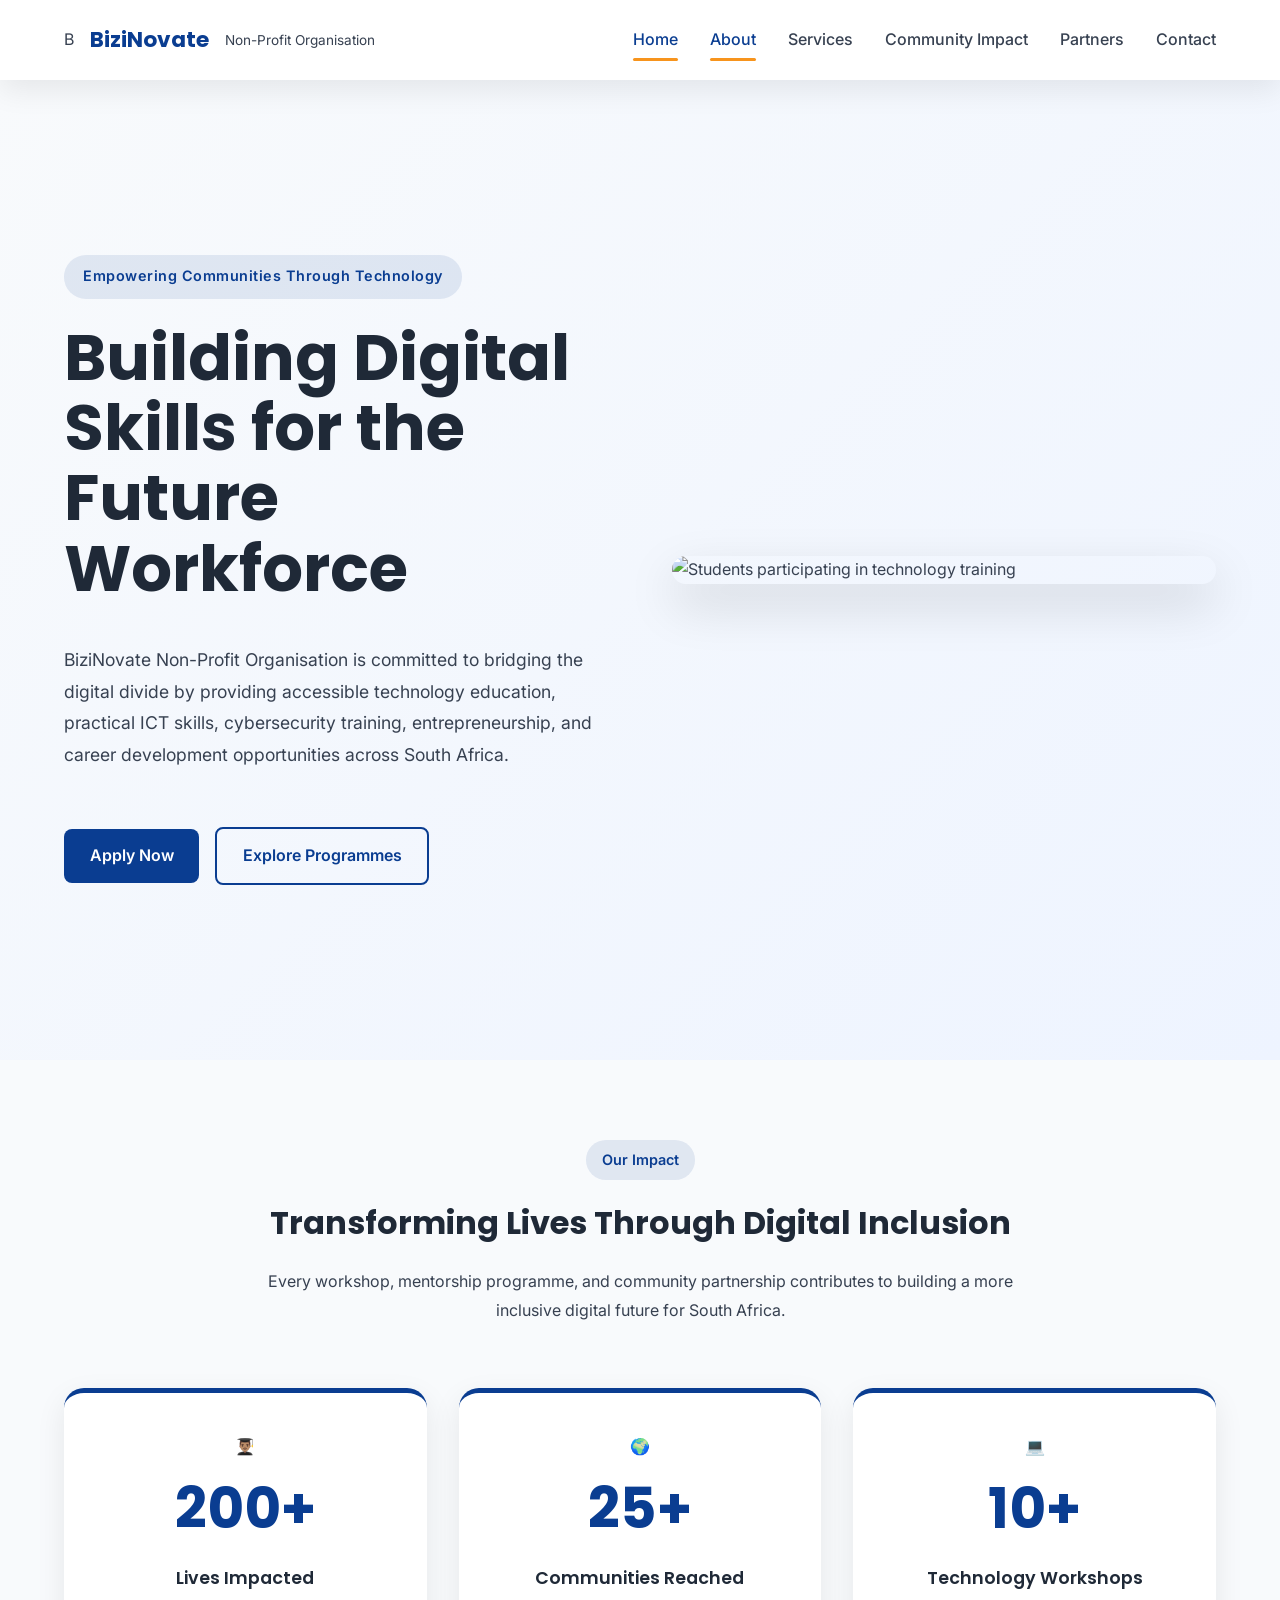
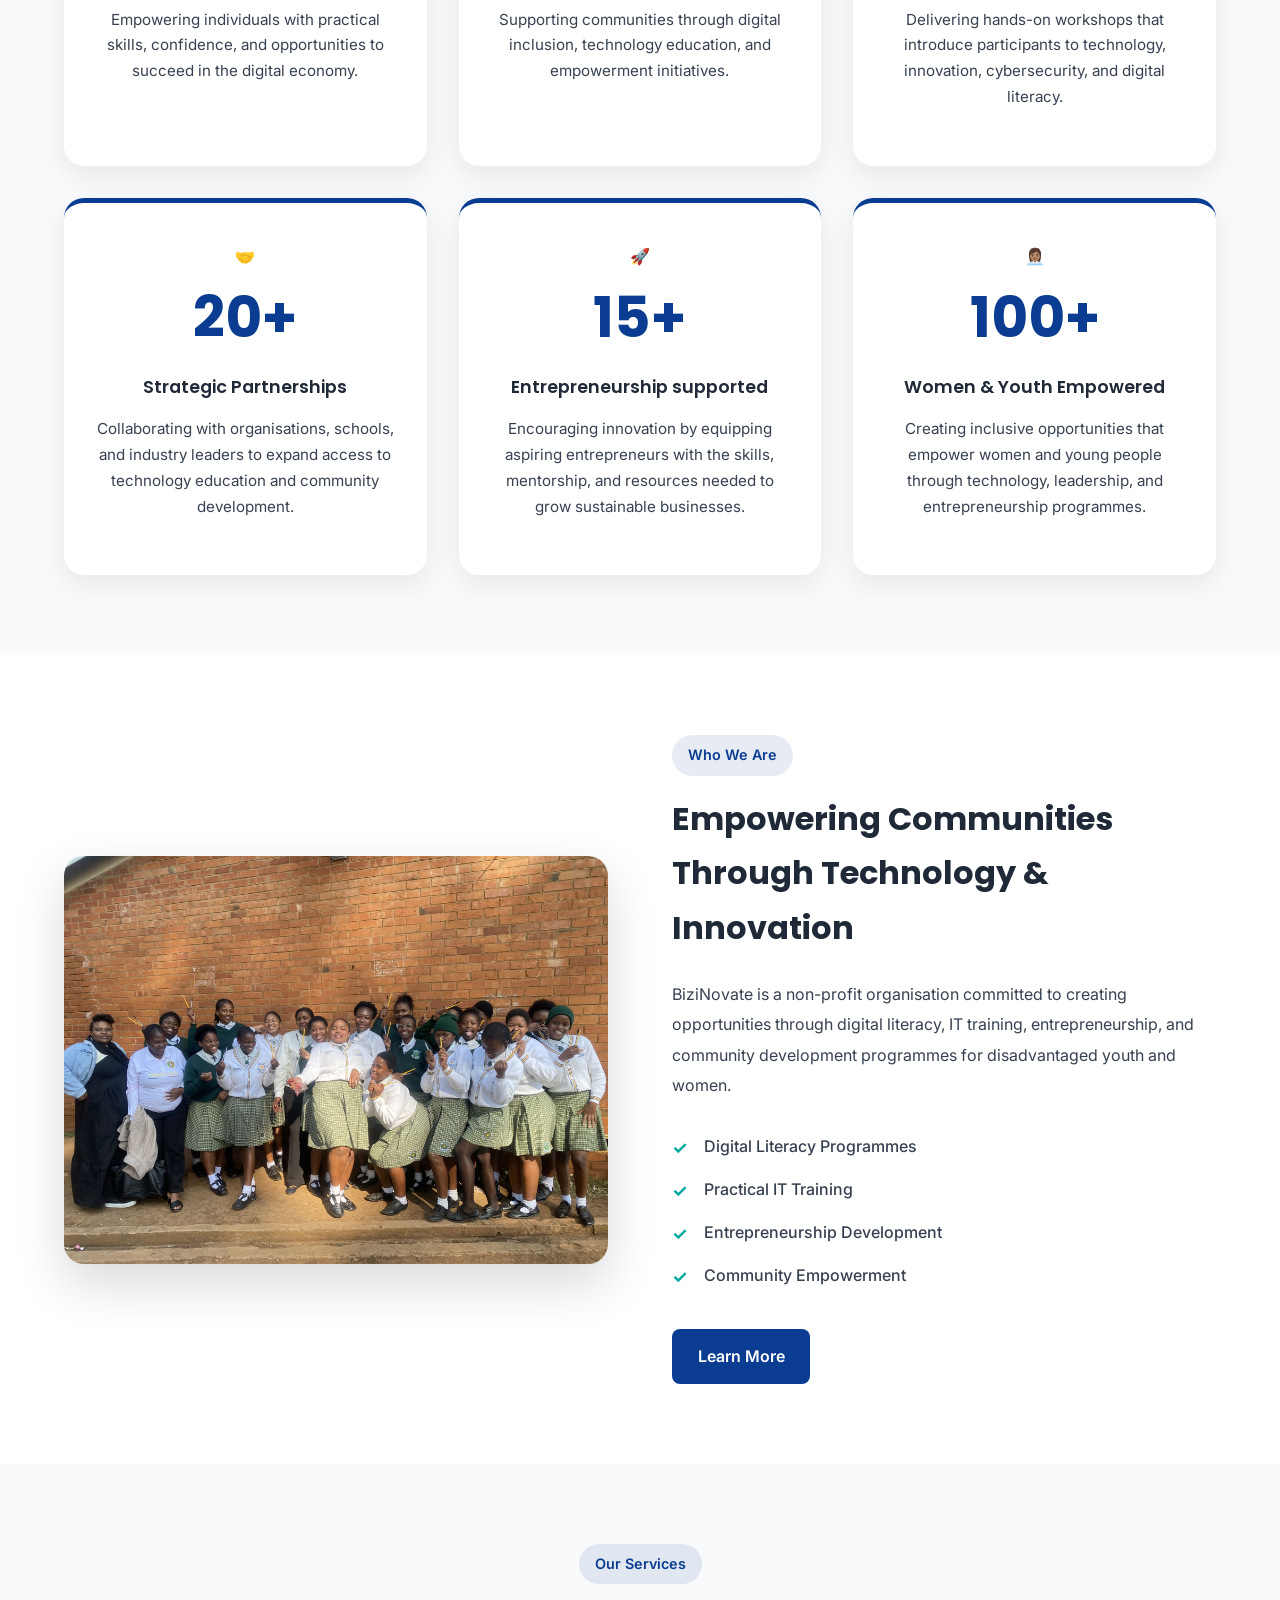
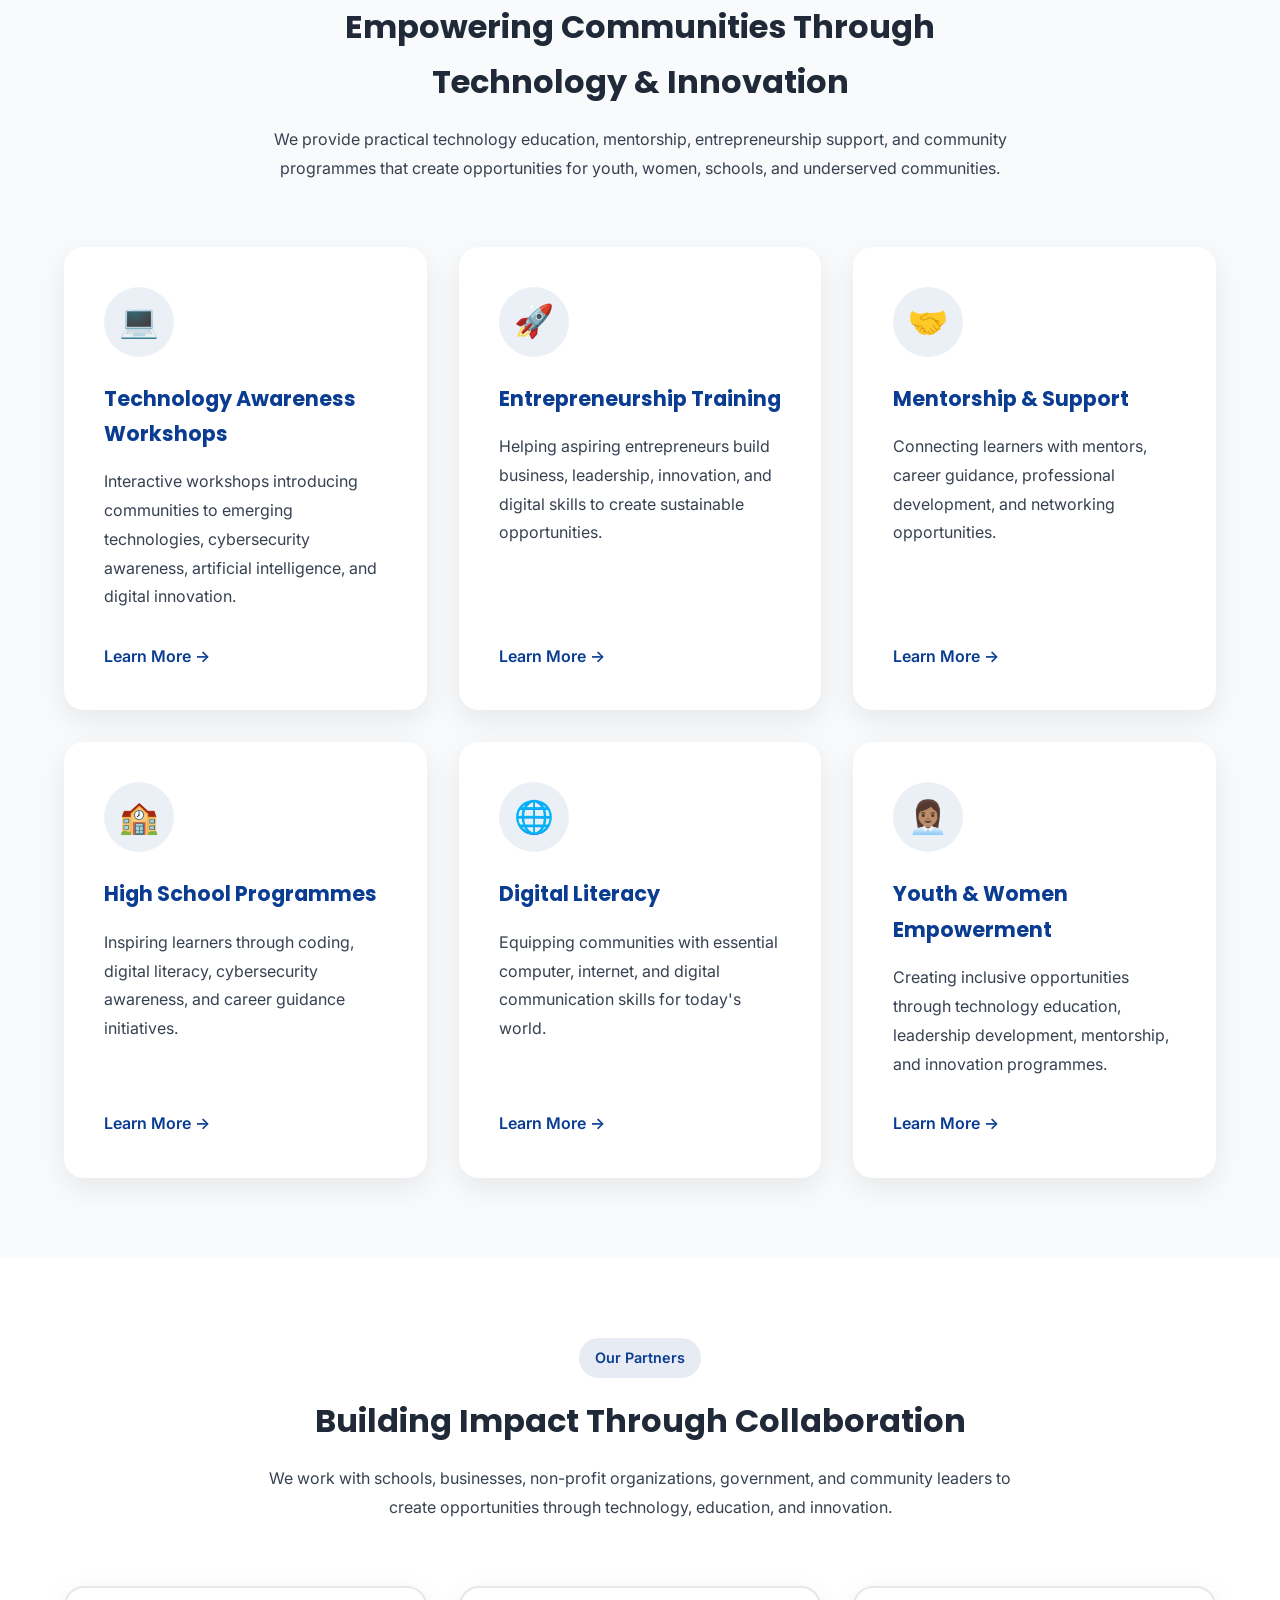
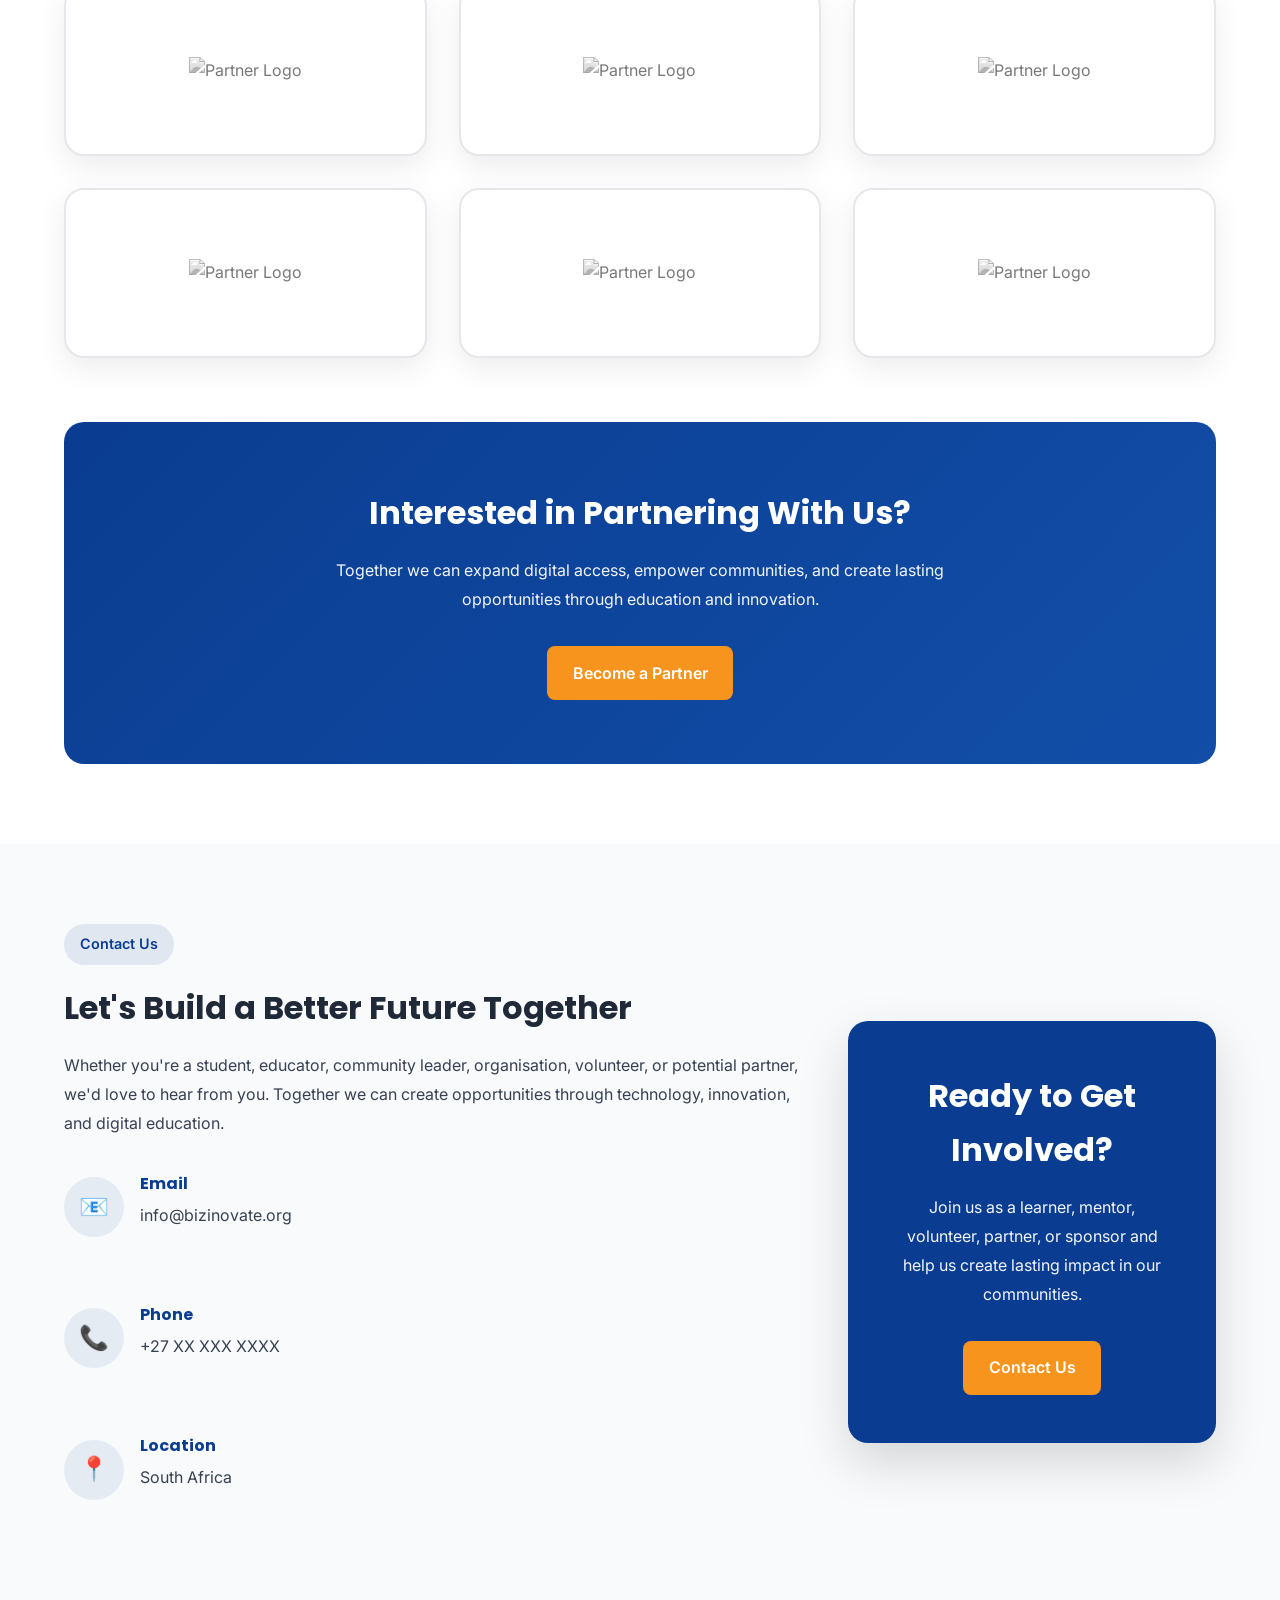
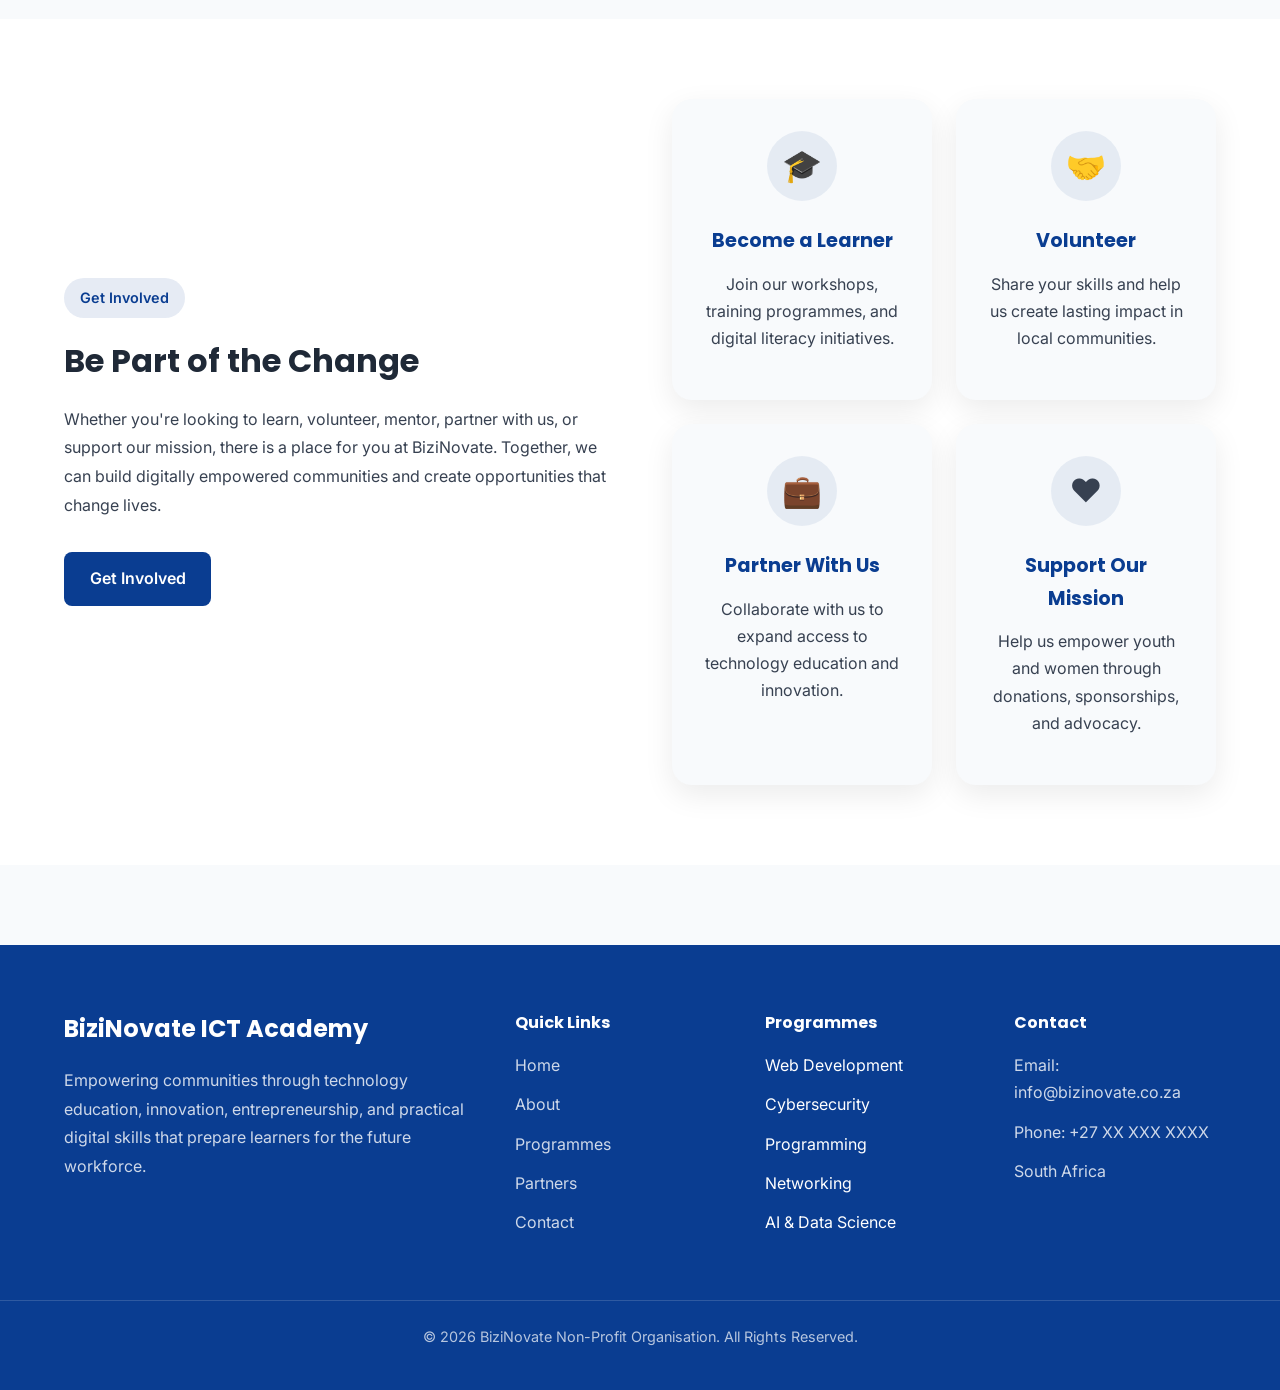
==== commit 6cd52b9e: "update: added the get indolved part" ====
--- a/src/index.html
+++ b/src/index.html
@@ -649,6 +649,104 @@
 
 </section>
 
+<!-- ==========================================
+     GET INVOLVED
+========================================== -->
+
+<section id="get-involved">
+
+    <div class="container">
+
+        <div class="get-involved">
+
+            <div class="get-involved__content">
+
+                <span class="section-subtitle">
+                    Get Involved
+                </span>
+
+                <h2 class="section-title">
+                    Be Part of the Change
+                </h2>
+
+                <p class="section-description">
+
+                    Whether you're looking to learn, volunteer, mentor,
+                    partner with us, or support our mission, there is a
+                    place for you at BiziNovate. Together, we can build
+                    digitally empowered communities and create opportunities
+                    that change lives.
+
+                </p>
+
+                <a href="get-involved.html" class="btn btn-primary">
+                    Get Involved
+                </a>
+
+            </div>
+
+            <div class="get-involved__cards">
+
+                <div class="involve-card">
+
+                    <div class="involve-icon">🎓</div>
+
+                    <h3>Become a Learner</h3>
+
+                    <p>
+                        Join our workshops, training programmes,
+                        and digital literacy initiatives.
+                    </p>
+
+                </div>
+
+                <div class="involve-card">
+
+                    <div class="involve-icon">🤝</div>
+
+                    <h3>Volunteer</h3>
+
+                    <p>
+                        Share your skills and help us create
+                        lasting impact in local communities.
+                    </p>
+
+                </div>
+
+                <div class="involve-card">
+
+                    <div class="involve-icon">💼</div>
+
+                    <h3>Partner With Us</h3>
+
+                    <p>
+                        Collaborate with us to expand access to
+                        technology education and innovation.
+                    </p>
+
+                </div>
+
+                <div class="involve-card">
+
+                    <div class="involve-icon">❤️</div>
+
+                    <h3>Support Our Mission</h3>
+
+                    <p>
+                        Help us empower youth and women through
+                        donations, sponsorships, and advocacy.
+                    </p>
+
+                </div>
+
+            </div>
+
+        </div>
+
+    </div>
+
+</section>
+
     </main>
 
     <!-- ==========================================
--- a/src/assets/css/style.css
+++ b/src/assets/css/style.css
@@ -6,4 +6,5 @@
 @import url("utilities.css");
 @import url("responsive.css");
 @import url("../pages/home.css");
-@import url("../pages/about.css");+@import url("../pages/about.css");
+@import url("../pages/contact.css");
